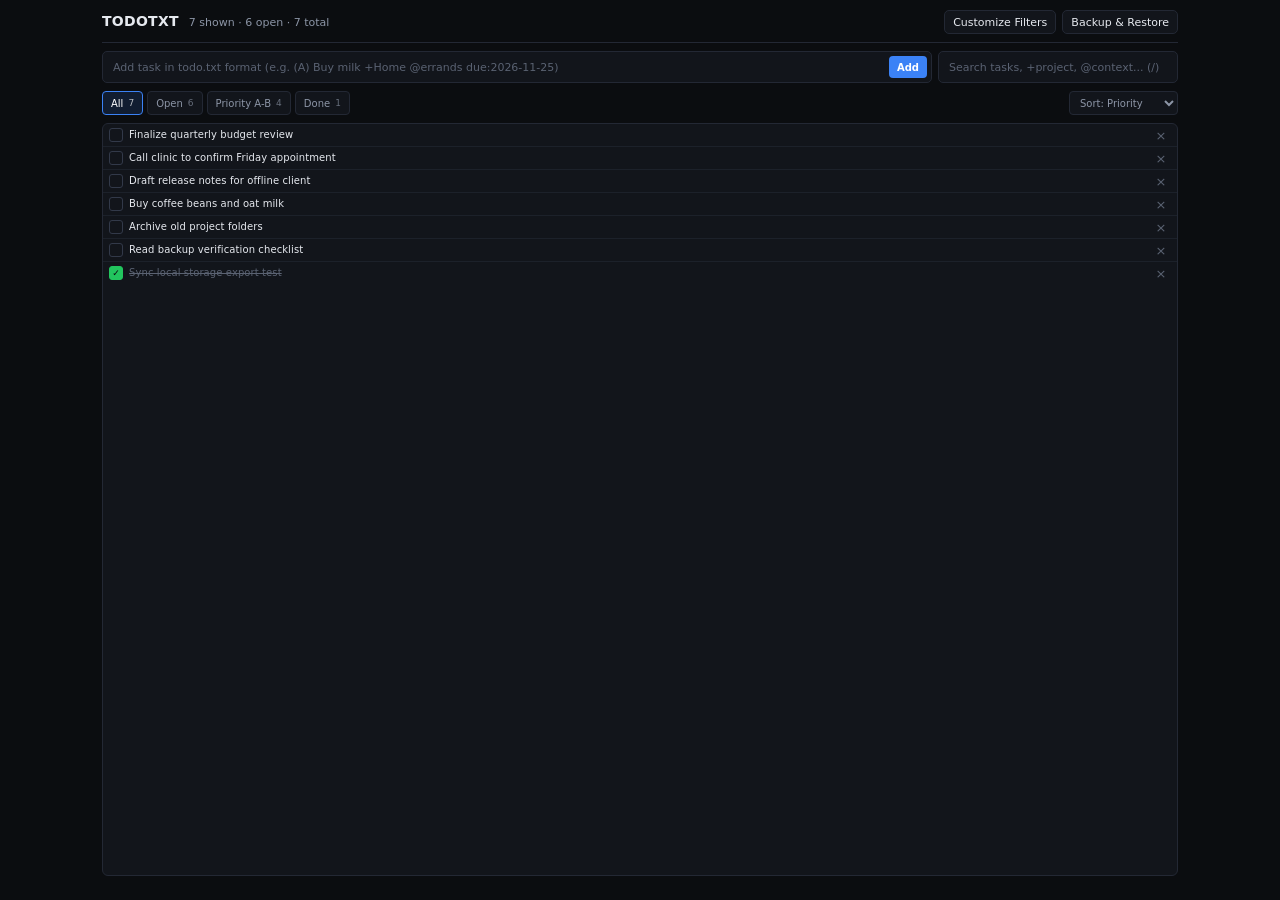
==== public/TODOTXT.html @ 0ae3244d "feat: initialize TODOTXT application Setup initial project structure, including React, TypeScript, T" ====
<!DOCTYPE html>
<html lang="en">
<head>
  <meta charset="UTF-8" />
  <meta name="viewport" content="width=device-width, initial-scale=1.0, maximum-scale=5.0" />
  <title>TODOTXT — Compact Offline Task Manager</title>
  <style>
    :root {
      --bg-canvas: #0b0d10;
      --bg-surface: #12151b;
      --bg-elevated: #181c24;
      --bg-hover: #1d222c;
      --border-subtle: #232834;
      --border-strong: #323949;
      --text-primary: #e6e9ef;
      --text-secondary: #8c95a6;
      --text-muted: #5a6272;
      --accent: #3b82f6;
      --accent-hover: #2563eb;
      --accent-soft: rgba(59, 130, 246, 0.14);
      --danger: #ef4444;
      --danger-soft: rgba(239, 68, 68, 0.14);
      --success: #22c55e;
      --amber: #f59e0b;
      --violet: #a855f7;
      --rose: #f43f5e;
      --sky: #0ea5e9;
      --font-sans: ui-sans-serif, system-ui, -apple-system, BlinkMacSystemFont, "Segoe UI", Roboto, "Helvetica Neue", Arial, sans-serif;
      --font-mono: ui-monospace, SFMono-Regular, Menlo, Monaco, Consolas, "Liberation Mono", "Courier New", monospace;
    }

    *, *::before, *::after {
      box-sizing: border-box;
      margin: 0;
      padding: 0;
    }

    html, body {
      height: 100%;
      background-color: var(--bg-canvas);
      color: var(--text-primary);
      font-family: var(--font-sans);
      -webkit-font-smoothing: antialiased;
      -moz-osx-font-smoothing: grayscale;
      line-height: 1.4;
    }

    button, input, textarea, select {
      font-family: inherit;
      color: inherit;
    }

    button {
      cursor: pointer;
      background: none;
      border: none;
    }

    button:focus-visible,
    input:focus-visible,
    textarea:focus-visible,
    select:focus-visible {
      outline: 2px solid var(--accent);
      outline-offset: 1px;
    }

    .app-shell {
      max-width: 1100px;
      margin: 0 auto;
      min-height: 100%;
      display: flex;
      flex-direction: column;
      padding: 10px 12px 24px;
      gap: 8px;
    }

    /* Top Header */
    .topbar {
      display: flex;
      align-items: center;
      justify-content: space-between;
      gap: 12px;
      padding-bottom: 8px;
      border-bottom: 1px solid var(--border-subtle);
      flex-wrap: wrap;
    }

    .brand-group {
      display: flex;
      align-items: baseline;
      gap: 10px;
      min-width: 0;
    }

    .brand-title {
      font-size: 14px;
      font-weight: 700;
      letter-spacing: 0.02em;
      color: var(--text-primary);
      white-space: nowrap;
    }

    .task-summary {
      font-size: 11px;
      color: var(--text-secondary);
      font-variant-numeric: tabular-nums;
      white-space: nowrap;
    }

    .topbar-actions {
      display: flex;
      align-items: center;
      gap: 6px;
      flex-shrink: 0;
    }

    .btn {
      display: inline-flex;
      align-items: center;
      justify-content: center;
      gap: 5px;
      height: 28px;
      padding: 0 10px;
      font-size: 11px;
      font-weight: 500;
      border-radius: 5px;
      border: 1px solid var(--border-subtle);
      background-color: var(--bg-surface);
      color: var(--text-primary);
      white-space: nowrap;
      transition: background-color 0.15s ease, border-color 0.15s ease, color 0.15s ease;
    }

    .btn:hover {
      background-color: var(--bg-hover);
      border-color: var(--border-strong);
    }

    .btn-primary {
      background-color: var(--accent);
      border-color: var(--accent);
      color: #ffffff;
    }

    .btn-primary:hover {
      background-color: var(--accent-hover);
      border-color: var(--accent-hover);
    }

    .btn-danger {
      color: #fca5a5;
      border-color: rgba(239, 68, 68, 0.35);
      background-color: rgba(239, 68, 68, 0.08);
    }

    .btn-danger:hover {
      background-color: rgba(239, 68, 68, 0.18);
      border-color: rgba(239, 68, 68, 0.55);
    }

    .btn-sm {
      height: 24px;
      padding: 0 8px;
      font-size: 11px;
    }

    .btn-icon {
      width: 24px;
      height: 24px;
      padding: 0;
    }

    /* Controls Bar: Add + Search */
    .controls-grid {
      display: grid;
      grid-template-columns: 1fr 240px;
      gap: 6px;
    }

    @media (max-width: 680px) {
      .controls-grid {
        grid-template-columns: 1fr;
      }
    }

    .input-wrap {
      position: relative;
      display: flex;
      align-items: center;
      background-color: var(--bg-surface);
      border: 1px solid var(--border-subtle);
      border-radius: 5px;
      transition: border-color 0.15s ease;
    }

    .input-wrap:focus-within {
      border-color: var(--accent);
    }

    .text-input {
      width: 100%;
      height: 30px;
      padding: 0 10px;
      background: transparent;
      border: none;
      font-size: 11px;
      color: var(--text-primary);
      outline: none;
    }

    .text-input::placeholder {
      color: var(--text-muted);
    }

    .input-action-btn {
      height: 22px;
      padding: 0 8px;
      margin-right: 4px;
      border-radius: 4px;
      font-size: 10px;
      font-weight: 600;
      background-color: var(--accent);
      color: #fff;
      white-space: nowrap;
      flex-shrink: 0;
    }

    .input-action-btn:hover {
      background-color: var(--accent-hover);
    }

    .clear-search-btn {
      height: 20px;
      width: 20px;
      margin-right: 4px;
      border-radius: 3px;
      font-size: 12px;
      color: var(--text-secondary);
      display: none;
      align-items: center;
      justify-content: center;
      flex-shrink: 0;
    }

    .clear-search-btn.visible {
      display: inline-flex;
    }

    .clear-search-btn:hover {
      background-color: var(--bg-hover);
      color: var(--text-primary);
    }

    /* Filter Bar */
    .filter-toolbar {
      display: flex;
      align-items: center;
      justify-content: space-between;
      gap: 8px;
      flex-wrap: wrap;
    }

    .filter-buttons-scroll {
      display: flex;
      align-items: center;
      gap: 4px;
      flex-wrap: wrap;
      flex: 1;
      min-width: 0;
    }

    .filter-btn {
      display: inline-flex;
      align-items: center;
      gap: 5px;
      height: 24px;
      padding: 0 8px;
      font-size: 10px;
      font-weight: 500;
      border-radius: 4px;
      border: 1px solid var(--border-subtle);
      background-color: var(--bg-surface);
      color: var(--text-secondary);
      white-space: nowrap;
      transition: all 0.15s ease;
    }

    .filter-btn:hover {
      background-color: var(--bg-hover);
      color: var(--text-primary);
      border-color: var(--border-strong);
    }

    .filter-btn.active {
      background-color: var(--accent-soft);
      border-color: var(--accent);
      color: #ffffff;
    }

    .filter-btn[data-color="amber"].active {
      background-color: rgba(245, 158, 11, 0.16);
      border-color: var(--amber);
    }

    .filter-btn[data-color="emerald"].active {
      background-color: rgba(34, 197, 94, 0.16);
      border-color: var(--success);
    }

    .filter-btn[data-color="rose"].active {
      background-color: rgba(244, 63, 94, 0.16);
      border-color: var(--rose);
    }

    .filter-btn[data-color="violet"].active {
      background-color: rgba(168, 85, 247, 0.16);
      border-color: var(--violet);
    }

    .filter-btn[data-color="sky"].active {
      background-color: rgba(14, 165, 233, 0.16);
      border-color: var(--sky);
    }

    .filter-count {
      font-variant-numeric: tabular-nums;
      opacity: 0.7;
      font-size: 9px;
    }

    .filter-tools {
      display: flex;
      align-items: center;
      gap: 4px;
      flex-shrink: 0;
    }

    .select-compact {
      height: 24px;
      padding: 0 6px;
      font-size: 10px;
      background-color: var(--bg-surface);
      border: 1px solid var(--border-subtle);
      border-radius: 4px;
      color: var(--text-secondary);
      cursor: pointer;
    }

    /* Ultra-Compact Task List (10px font-size) */
    .task-list-container {
      background-color: var(--bg-surface);
      border: 1px solid var(--border-subtle);
      border-radius: 6px;
      overflow: hidden;
      flex: 1;
    }

    .task-list {
      list-style: none;
    }

    .task-row {
      display: flex;
      align-items: center;
      gap: 6px;
      padding: 2px 6px;
      min-height: 22px;
      border-bottom: 1px solid rgba(35, 40, 52, 0.65);
      transition: background-color 0.1s ease;
    }

    .task-row:last-child {
      border-bottom: none;
    }

    .task-row:hover {
      background-color: var(--bg-hover);
    }

    .task-check-btn {
      width: 14px;
      height: 14px;
      border-radius: 3px;
      border: 1px solid var(--border-strong);
      background-color: transparent;
      display: inline-flex;
      align-items: center;
      justify-content: center;
      flex-shrink: 0;
      color: transparent;
      font-size: 9px;
      line-height: 1;
      transition: all 0.12s ease;
    }

    .task-check-btn:hover {
      border-color: var(--accent);
    }

    .task-row.completed .task-check-btn {
      background-color: var(--success);
      border-color: var(--success);
      color: #0b0d10;
      font-weight: 700;
    }

    .task-content {
      flex: 1;
      min-width: 0;
      font-size: 10px;
      line-height: 1.35;
      letter-spacing: 0.01em;
      color: var(--text-primary);
      cursor: text;
      word-break: break-word;
      padding: 2px 0;
      text-align: left;
    }

    .task-row.completed .task-content {
      color: var(--text-muted);
      text-decoration: line-through;
    }

    .task-edit-input {
      flex: 1;
      min-width: 0;
      height: 20px;
      padding: 0 5px;
      font-size: 10px;
      font-family: var(--font-mono);
      background-color: var(--bg-canvas);
      border: 1px solid var(--accent);
      border-radius: 3px;
      color: var(--text-primary);
      outline: none;
    }

    .task-remove-btn {
      width: 20px;
      height: 18px;
      border-radius: 3px;
      display: inline-flex;
      align-items: center;
      justify-content: center;
      color: var(--text-muted);
      font-size: 13px;
      line-height: 1;
      flex-shrink: 0;
      transition: background-color 0.12s ease, color 0.12s ease;
    }

    .task-remove-btn:hover {
      background-color: var(--danger-soft);
      color: #fca5a5;
    }

    /* Touch friendliness on coarse pointers while maintaining compact 10px text */
    @media (pointer: coarse) {
      .task-row {
        min-height: 28px;
        padding: 3px 6px;
      }
      .task-check-btn {
        width: 18px;
        height: 18px;
      }
      .task-remove-btn {
        width: 26px;
        height: 24px;
        font-size: 15px;
      }
    }

    .empty-state {
      padding: 28px 16px;
      text-align: center;
      color: var(--text-secondary);
      font-size: 11px;
    }

    .empty-state p {
      margin-bottom: 10px;
    }

    /* Modals */
    .modal-backdrop {
      position: fixed;
      inset: 0;
      background-color: rgba(5, 7, 10, 0.76);
      display: none;
      align-items: center;
      justify-content: center;
      padding: 16px;
      z-index: 50;
    }

    .modal-backdrop.open {
      display: flex;
    }

    .modal {
      width: 100%;
      max-width: 520px;
      max-height: 88vh;
      overflow-y: auto;
      background-color: var(--bg-surface);
      border: 1px solid var(--border-strong);
      border-radius: 8px;
      padding: 16px;
      display: flex;
      flex-direction: column;
      gap: 14px;
    }

    .modal-header {
      display: flex;
      align-items: center;
      justify-content: space-between;
      gap: 12px;
      padding-bottom: 10px;
      border-bottom: 1px solid var(--border-subtle);
    }

    .modal-title {
      font-size: 13px;
      font-weight: 600;
    }

    .modal-section {
      display: flex;
      flex-direction: column;
      gap: 8px;
    }

    .modal-label {
      font-size: 11px;
      font-weight: 500;
      color: var(--text-secondary);
    }

    .modal-help {
      font-size: 10px;
      color: var(--text-muted);
      line-height: 1.4;
    }

    .form-row {
      display: grid;
      grid-template-columns: 1fr 1fr;
      gap: 8px;
    }

    @media (max-width: 500px) {
      .form-row {
        grid-template-columns: 1fr;
      }
    }

    .field-input, .field-select, .field-textarea {
      width: 100%;
      background-color: var(--bg-canvas);
      border: 1px solid var(--border-subtle);
      border-radius: 5px;
      padding: 6px 8px;
      font-size: 11px;
      color: var(--text-primary);
    }

    .field-textarea {
      min-height: 96px;
      font-family: var(--font-mono);
      font-size: 10px;
      resize: vertical;
    }

    .custom-filter-list {
      display: flex;
      flex-direction: column;
      gap: 5px;
    }

    .custom-filter-item {
      display: flex;
      align-items: center;
      justify-content: space-between;
      gap: 8px;
      padding: 6px 8px;
      background-color: var(--bg-canvas);
      border: 1px solid var(--border-subtle);
      border-radius: 5px;
    }

    .custom-filter-meta {
      min-width: 0;
      flex: 1;
    }

    .custom-filter-name {
      font-size: 11px;
      font-weight: 600;
      color: var(--text-primary);
      display: flex;
      align-items: center;
      gap: 6px;
    }

    .custom-filter-query {
      font-size: 10px;
      font-family: var(--font-mono);
      color: var(--text-muted);
      overflow: hidden;
      text-overflow: ellipsis;
      white-space: nowrap;
    }

    .custom-filter-actions {
      display: flex;
      align-items: center;
      gap: 4px;
      flex-shrink: 0;
    }

    .backup-actions-grid {
      display: grid;
      grid-template-columns: repeat(3, 1fr);
      gap: 6px;
    }

    @media (max-width: 480px) {
      .backup-actions-grid {
        grid-template-columns: 1fr;
      }
    }

    .divider {
      height: 1px;
      background-color: var(--border-subtle);
    }

    /* Toast Notification */
    .toast {
      position: fixed;
      bottom: 14px;
      right: 14px;
      background-color: var(--bg-elevated);
      border: 1px solid var(--border-strong);
      border-radius: 6px;
      padding: 7px 10px;
      font-size: 11px;
      color: var(--text-primary);
      display: none;
      align-items: center;
      gap: 10px;
      z-index: 100;
      box-shadow: 0 8px 24px rgba(0, 0, 0, 0.45);
    }

    .toast.visible {
      display: flex;
    }

    .toast-undo {
      color: var(--accent);
      font-weight: 600;
      font-size: 11px;
    }

    .toast-undo:hover {
      text-decoration: underline;
    }

    .hidden-file-input {
      display: none;
    }
  </style>
</head>
<body>
  <div class="app-shell">
    <!-- Top Bar -->
    <header class="topbar">
      <div class="brand-group">
        <h1 class="brand-title">TODOTXT</h1>
        <span class="task-summary" id="taskSummary">0 tasks</span>
      </div>
      <div class="topbar-actions">
        <button type="button" class="btn btn-sm" id="openFiltersBtn" title="Customize filter buttons">Customize Filters</button>
        <button type="button" class="btn btn-sm" id="openBackupBtn" title="Export or restore local backup">Backup &amp; Restore</button>
      </div>
    </header>

    <!-- Add & Search Inputs -->
    <div class="controls-grid">
      <form class="input-wrap" id="addForm">
        <input
          type="text"
          id="addInput"
          class="text-input"
          placeholder="Add task in todo.txt format (e.g. (A) Buy milk +Home @errands due:2026-11-25)"
          autocomplete="off"
          aria-label="New task in todo.txt format"
        />
        <button type="submit" class="input-action-btn">Add</button>
      </form>

      <div class="input-wrap">
        <input
          type="text"
          id="searchInput"
          class="text-input"
          placeholder="Search tasks, +project, @context... (/)"
          autocomplete="off"
          aria-label="Search tasks"
        />
        <button type="button" id="clearSearchBtn" class="clear-search-btn" aria-label="Clear search">&times;</button>
      </div>
    </div>

    <!-- Filter Buttons & Sort -->
    <div class="filter-toolbar">
      <div class="filter-buttons-scroll" id="filterButtonsContainer" role="tablist" aria-label="Task filters"></div>
      <div class="filter-tools">
        <select id="sortSelect" class="select-compact" aria-label="Sort tasks">
          <option value="priority">Sort: Priority</option>
          <option value="added">Sort: Order</option>
          <option value="alpha">Sort: A-Z</option>
          <option value="due">Sort: Due Date</option>
        </select>
      </div>
    </div>

    <!-- Compact Task List (10px font-size, content-only) -->
    <main class="task-list-container">
      <ul class="task-list" id="taskList" aria-label="Tasks"></ul>
      <div class="empty-state" id="emptyState" style="display: none;">
        <p id="emptyMessage">No tasks match the current view.</p>
        <button type="button" class="btn btn-sm" id="resetFilterBtn">Show All Tasks</button>
      </div>
    </main>
  </div>

  <!-- Customize Filters Modal -->
  <div class="modal-backdrop" id="filtersModal" role="dialog" aria-modal="true" aria-labelledby="filtersModalTitle">
    <div class="modal">
      <div class="modal-header">
        <h2 class="modal-title" id="filtersModalTitle">Customize Filter Buttons</h2>
        <button type="button" class="btn btn-sm btn-icon" id="closeFiltersBtn" aria-label="Close">&times;</button>
      </div>

      <form class="modal-section" id="newFilterForm">
        <div class="modal-label" id="filterFormHeading">Add Custom Filter Button</div>
        <div class="form-row">
          <input type="text" id="filterLabelInput" class="field-input" placeholder="Button label (e.g. Work)" maxlength="24" required />
          <input type="text" id="filterQueryInput" class="field-input" placeholder="Rule (e.g. +Work is:open)" required />
        </div>
        <div class="form-row">
          <select id="filterColorSelect" class="field-select" aria-label="Button accent color">
            <option value="blue">Accent: Blue</option>
            <option value="amber">Accent: Amber</option>
            <option value="emerald">Accent: Green</option>
            <option value="rose">Accent: Rose</option>
            <option value="violet">Accent: Violet</option>
            <option value="sky">Accent: Sky</option>
          </select>
          <div style="display:flex; gap:6px; justify-content:flex-end;">
            <button type="button" class="btn btn-sm" id="cancelFilterEditBtn" style="display:none;">Cancel</button>
            <button type="submit" class="btn btn-sm btn-primary" id="saveFilterBtn">Add Button</button>
          </div>
        </div>
        <p class="modal-help">
          Query syntax: combine tokens with spaces (AND) or <code>OR</code>. Supports <code>+project</code>, <code>@context</code>, <code>(A)</code> or <code>(A-B)</code>, <code>is:open</code>, <code>is:done</code>, <code>due:today</code>, <code>due:overdue</code>, negation with <code>-</code> (e.g. <code>-@waiting</code>), or plain text.
        </p>
      </form>

      <div class="divider"></div>

      <div class="modal-section">
        <div style="display:flex; align-items:center; justify-content:space-between;">
          <span class="modal-label">Active Filter Buttons</span>
          <button type="button" class="btn btn-sm" id="resetDefaultFiltersBtn">Reset Defaults</button>
        </div>
        <div class="custom-filter-list" id="customFilterList"></div>
      </div>
    </div>
  </div>

  <!-- Backup & Restore Modal -->
  <div class="modal-backdrop" id="backupModal" role="dialog" aria-modal="true" aria-labelledby="backupModalTitle">
    <div class="modal">
      <div class="modal-header">
        <h2 class="modal-title" id="backupModalTitle">Local Backup &amp; Restore</h2>
        <button type="button" class="btn btn-sm btn-icon" id="closeBackupBtn" aria-label="Close">&times;</button>
      </div>

      <div class="modal-section">
        <div class="modal-label">Export Data</div>
        <div class="backup-actions-grid">
          <button type="button" class="btn btn-sm" id="exportTxtBtn">Export todo.txt</button>
          <button type="button" class="btn btn-sm" id="exportJsonBtn">Export Full JSON</button>
          <button type="button" class="btn btn-sm" id="copyRawBtn">Copy todo.txt</button>
        </div>
        <p class="modal-help">
          <code>todo.txt</code> exports standard plain-text lines compatible with any todo.txt app. Full JSON includes tasks and custom filter buttons.
        </p>
      </div>

      <div class="divider"></div>

      <div class="modal-section">
        <div class="modal-label">Restore / Import</div>
        <div style="display:flex; gap:6px; flex-wrap:wrap;">
          <button type="button" class="btn btn-sm" id="pickFileBtn">Import .txt or .json File</button>
          <input type="file" id="importFileInput" class="hidden-file-input" accept=".txt,.json,text/plain,application/json" />
          <select id="importModeSelect" class="select-compact" aria-label="Import mode">
            <option value="merge">Mode: Merge unique</option>
            <option value="replace">Mode: Replace all</option>
          </select>
        </div>
        <textarea id="pasteImportTextarea" class="field-textarea" placeholder="Or paste raw todo.txt lines here (one task per line)..."></textarea>
        <div style="display:flex; justify-content:space-between; align-items:center; gap:8px;">
          <button type="button" class="btn btn-sm btn-danger" id="clearCompletedBtn">Purge Completed</button>
          <button type="button" class="btn btn-sm btn-primary" id="applyPasteImportBtn">Import Pasted Lines</button>
        </div>
      </div>
    </div>
  </div>

  <!-- Undo Toast -->
  <div class="toast" id="toast" role="status" aria-live="polite">
    <span id="toastMessage"></span>
    <button type="button" class="toast-undo" id="toastUndoBtn" style="display:none;">Undo</button>
  </div>

  <script>
    (function () {
      'use strict';

      var STORAGE_KEYS = {
        TASKS: 'todotxt_offline_tasks_v1',
        FILTERS: 'todotxt_offline_filters_v1',
        SETTINGS: 'todotxt_offline_settings_v1',
        INIT: 'todotxt_offline_init_v1'
      };

      var DEFAULT_FILTERS = [
        { id: 'f_all', label: 'All', query: '', color: 'blue', visible: true },
        { id: 'f_open', label: 'Open', query: 'is:open', color: 'sky', visible: true },
        { id: 'f_high', label: 'Priority A-B', query: '(A-B) is:open', color: 'amber', visible: true },
        { id: 'f_done', label: 'Done', query: 'is:done', color: 'emerald', visible: true }
      ];

      var SAMPLE_TASKS = [
        '(A) 2026-11-22 Finalize quarterly budget review +Finance @office due:2026-11-24',
        '(A) 2026-11-22 Call clinic to confirm Friday appointment +Health @phone',
        '(B) 2026-11-21 Draft release notes for offline client +Work @laptop',
        '(B) 2026-11-20 Buy coffee beans and oat milk +Home @errands',
        '(C) 2026-11-19 Archive old project folders +Maintenance @computer',
        '2026-11-18 Read backup verification checklist +Ops @reading',
        'x 2026-11-22 2026-11-17 Sync local storage export test +Work @laptop'
      ];

      var state = {
        tasks: [],
        filters: [],
        activeFilterId: 'f_all',
        searchQuery: '',
        sortBy: 'priority',
        editingTaskId: null,
        editingFilterId: null,
        undoSnapshot: null
      };

      var toastTimer = null;

      function todayISO() {
        var d = new Date();
        var y = d.getFullYear();
        var m = String(d.getMonth() + 1).padStart(2, '0');
        var day = String(d.getDate()).padStart(2, '0');
        return y + '-' + m + '-' + day;
      }

      function uid() {
        return 't_' + Date.now().toString(36) + '_' + Math.random().toString(36).slice(2, 7);
      }

      function parseTodoLine(raw) {
        var text = String(raw || '').trim();
        var remaining = text;
        var completed = false;
        var completionDate = null;
        var priority = null;
        var creationDate = null;

        if (/^x(\s|$)/.test(remaining)) {
          completed = true;
          remaining = remaining.slice(1).trim();
          var compDateMatch = remaining.match(/^(\d{4}-\d{2}-\d{2})(?:\s+|$)/);
          if (compDateMatch) {
            completionDate = compDateMatch[1];
            remaining = remaining.slice(compDateMatch[0].length).trim();
          }
        }

        var priMatch = remaining.match(/^\(([A-Z])\)\s+/);
        if (priMatch) {
          priority = priMatch[1];
          remaining = remaining.slice(priMatch[0].length).trim();
        }

        var createMatch = remaining.match(/^(\d{4}-\d{2}-\d{2})(?:\s+|$)/);
        if (createMatch) {
          creationDate = createMatch[1];
          remaining = remaining.slice(createMatch[0].length).trim();
        }

        // Extract projects (+tag), contexts (@tag), and key:value metadata
        var projects = [];
        var contexts = [];
        var meta = {};
        var contentParts = [];
        var tokens = remaining ? remaining.split(/\s+/) : [];

        for (var i = 0; i < tokens.length; i++) {
          var tok = tokens[i];
          if (/^\+\S+/.test(tok)) {
            projects.push(tok.slice(1));
          } else if (/^@\S+/.test(tok)) {
            contexts.push(tok.slice(1));
          } else if (/^[a-zA-Z][a-zA-Z0-9_-]*:[^\s]+$/.test(tok) && !/^https?:\/\//i.test(tok)) {
            var colonIdx = tok.indexOf(':');
            var k = tok.slice(0, colonIdx).toLowerCase();
            var v = tok.slice(colonIdx + 1);
            meta[k] = v;
          } else {
            contentParts.push(tok);
          }
        }

        var content = contentParts.join(' ').trim();
        if (!content) {
          content = remaining || text;
        }

        return {
          raw: text,
          completed: completed,
          completionDate: completionDate,
          priority: priority,
          creationDate: creationDate,
          projects: projects,
          contexts: contexts,
          meta: meta,
          due: meta.due || null,
          content: content
        };
      }

      function toggleRawCompletion(raw) {
        var trimmed = String(raw || '').trim();
        var today = todayISO();
        if (/^x(\s|$)/.test(trimmed)) {
          var rest = trimmed.slice(1).trim();
          rest = rest.replace(/^\d{4}-\d{2}-\d{2}\s*/, '').trim();
          return rest;
        } else {
          return 'x ' + today + ' ' + trimmed;
        }
      }

      function matchesSingleTerm(parsed, term) {
        if (!term) return true;
        var negate = false;
        if (term.charAt(0) === '-' && term.length > 1) {
          negate = true;
          term = term.slice(1);
        }

        var lower = term.toLowerCase();
        var result = false;

        if (lower === 'is:open' || lower === 'is:active') {
          result = !parsed.completed;
        } else if (lower === 'is:done' || lower === 'is:completed') {
          result = parsed.completed;
        } else if (/^\(([A-Z])\)$/i.test(term)) {
          var targetP = term.slice(1, 2).toUpperCase();
          result = parsed.priority === targetP;
        } else if (/^\(([A-Z])-([A-Z])\)$/i.test(term)) {
          var m = term.match(/^\(([A-Z])-([A-Z])\)$/i);
          var startC = m[1].toUpperCase().charCodeAt(0);
          var endC = m[2].toUpperCase().charCodeAt(0);
          var pCode = parsed.priority ? parsed.priority.charCodeAt(0) : -1;
          result = pCode >= Math.min(startC, endC) && pCode <= Math.max(startC, endC);
        } else if (lower.indexOf('priority:') === 0) {
          var pVal = lower.slice(9).toUpperCase();
          result = parsed.priority === pVal;
        } else if (lower === 'due:today') {
          result = parsed.due === todayISO();
        } else if (lower === 'due:overdue') {
          result = Boolean(parsed.due && !parsed.completed && parsed.due < todayISO());
        } else if (lower === 'has:due') {
          result = Boolean(parsed.due);
        } else if (term.charAt(0) === '+') {
          var proj = term.slice(1).toLowerCase();
          result = parsed.projects.some(function (p) { return p.toLowerCase() === proj || p.toLowerCase().indexOf(proj) !== -1; });
        } else if (term.charAt(0) === '@') {
          var ctx = term.slice(1).toLowerCase();
          result = parsed.contexts.some(function (c) { return c.toLowerCase() === ctx || c.toLowerCase().indexOf(ctx) !== -1; });
        } else {
          result = parsed.raw.toLowerCase().indexOf(lower) !== -1;
        }

        return negate ? !result : result;
      }

      function matchesQuery(parsed, query) {
        var q = String(query || '').trim();
        if (!q) return true;
        var orGroups = q.split(/\s+OR\s+/);
        for (var i = 0; i < orGroups.length; i++) {
          var terms = orGroups[i].trim().split(/\s+/);
          var allMatch = true;
          for (var j = 0; j < terms.length; j++) {
            if (!matchesSingleTerm(parsed, terms[j])) {
              allMatch = false;
              break;
            }
          }
          if (allMatch) return true;
        }
        return false;
      }

      function saveState() {
        try {
          localStorage.setItem(STORAGE_KEYS.TASKS, JSON.stringify(state.tasks));
          localStorage.setItem(STORAGE_KEYS.FILTERS, JSON.stringify(state.filters));
          localStorage.setItem(STORAGE_KEYS.SETTINGS, JSON.stringify({
            activeFilterId: state.activeFilterId,
            sortBy: state.sortBy
          }));
          localStorage.setItem(STORAGE_KEYS.INIT, '1');
        } catch (err) {
          showToast('Storage warning: could not persist locally.');
        }
      }

      function loadState() {
        try {
          var isInit = localStorage.getItem(STORAGE_KEYS.INIT);
          var rawTasks = localStorage.getItem(STORAGE_KEYS.TASKS);
          var rawFilters = localStorage.getItem(STORAGE_KEYS.FILTERS);
          var rawSettings = localStorage.getItem(STORAGE_KEYS.SETTINGS);

          if (!isInit && !rawTasks) {
            state.tasks = SAMPLE_TASKS.map(function (line) {
              return { id: uid(), raw: line };
            });
            state.filters = DEFAULT_FILTERS.map(function (f) { return Object.assign({}, f); });
            saveState();
            return;
          }

          if (rawTasks) {
            var parsedTasks = JSON.parse(rawTasks);
            if (Array.isArray(parsedTasks)) {
              state.tasks = parsedTasks.filter(function (t) { return t && typeof t.raw === 'string'; });
            }
          }

          if (rawFilters) {
            var parsedFilters = JSON.parse(rawFilters);
            if (Array.isArray(parsedFilters) && parsedFilters.length > 0) {
              state.filters = parsedFilters;
            } else {
              state.filters = DEFAULT_FILTERS.map(function (f) { return Object.assign({}, f); });
            }
          } else {
            state.filters = DEFAULT_FILTERS.map(function (f) { return Object.assign({}, f); });
          }

          if (rawSettings) {
            var s = JSON.parse(rawSettings);
            if (s.activeFilterId) state.activeFilterId = s.activeFilterId;
            if (s.sortBy) state.sortBy = s.sortBy;
          }
        } catch (err) {
          state.tasks = [];
          state.filters = DEFAULT_FILTERS.map(function (f) { return Object.assign({}, f); });
        }
      }

      function getFilteredAndSortedTasks() {
        var activeFilter = state.filters.find(function (f) { return f.id === state.activeFilterId; });
        var filterQuery = activeFilter ? activeFilter.query : '';
        var search = state.searchQuery.trim().toLowerCase();

        var enriched = [];
        for (var i = 0; i < state.tasks.length; i++) {
          var task = state.tasks[i];
          var parsed = parseTodoLine(task.raw);
          if (!matchesQuery(parsed, filterQuery)) continue;
          if (search && parsed.raw.toLowerCase().indexOf(search) === -1) continue;
          enriched.push({ task: task, parsed: parsed, index: i });
        }

        enriched.sort(function (a, b) {
          if (state.sortBy === 'priority') {
            if (a.parsed.completed !== b.parsed.completed) {
              return a.parsed.completed ? 1 : -1;
            }
            var pa = a.parsed.priority || 'ZZ';
            var pb = b.parsed.priority || 'ZZ';
            if (pa !== pb) return pa < pb ? -1 : 1;
            return a.index - b.index;
          }
          if (state.sortBy === 'alpha') {
            return a.parsed.content.localeCompare(b.parsed.content);
          }
          if (state.sortBy === 'due') {
            if (a.parsed.completed !== b.parsed.completed) {
              return a.parsed.completed ? 1 : -1;
            }
            var da = a.parsed.due || '9999-99-99';
            var db = b.parsed.due || '9999-99-99';
            if (da !== db) return da < db ? -1 : 1;
            return a.index - b.index;
          }
          return a.index - b.index;
        });

        return enriched;
      }

      function countForFilter(query) {
        var count = 0;
        for (var i = 0; i < state.tasks.length; i++) {
          var parsed = parseTodoLine(state.tasks[i].raw);
          if (matchesQuery(parsed, query)) count++;
        }
        return count;
      }

      function renderFilterButtons() {
        var container = document.getElementById('filterButtonsContainer');
        container.innerHTML = '';

        var visibleFilters = state.filters.filter(function (f) { return f.visible !== false; });
        if (!visibleFilters.some(function (f) { return f.id === state.activeFilterId; }) && visibleFilters.length > 0) {
          state.activeFilterId = visibleFilters[0].id;
        }

        visibleFilters.forEach(function (f) {
          var btn = document.createElement('button');
          btn.type = 'button';
          btn.className = 'filter-btn' + (f.id === state.activeFilterId ? ' active' : '');
          btn.setAttribute('role', 'tab');
          btn.setAttribute('aria-selected', f.id === state.activeFilterId ? 'true' : 'false');
          btn.dataset.color = f.color || 'blue';
          btn.title = f.query ? 'Rule: ' + f.query : 'Show all tasks';

          var labelSpan = document.createElement('span');
          labelSpan.textContent = f.label;

          var countSpan = document.createElement('span');
          countSpan.className = 'filter-count';
          countSpan.textContent = String(countForFilter(f.query));

          btn.appendChild(labelSpan);
          btn.appendChild(countSpan);

          btn.addEventListener('click', function () {
            state.activeFilterId = f.id;
            saveState();
            render();
          });

          container.appendChild(btn);
        });
      }

      function renderTasks() {
        var listEl = document.getElementById('taskList');
        var emptyEl = document.getElementById('emptyState');
        var summaryEl = document.getElementById('taskSummary');

        var total = state.tasks.length;
        var openCount = state.tasks.filter(function (t) { return !parseTodoLine(t.raw).completed; }).length;
        var items = getFilteredAndSortedTasks();

        summaryEl.textContent = items.length + ' shown · ' + openCount + ' open · ' + total + ' total';
        listEl.innerHTML = '';

        if (items.length === 0) {
          emptyEl.style.display = 'block';
          document.getElementById('emptyMessage').textContent = total === 0
            ? 'No tasks yet. Add one above in todo.txt format.'
            : 'No tasks match this filter or search.';
          return;
        }

        emptyEl.style.display = 'none';

        items.forEach(function (entry) {
          var task = entry.task;
          var parsed = entry.parsed;

          var li = document.createElement('li');
          li.className = 'task-row' + (parsed.completed ? ' completed' : '');

          var checkBtn = document.createElement('button');
          checkBtn.type = 'button';
          checkBtn.className = 'task-check-btn';
          checkBtn.setAttribute('aria-label', parsed.completed ? 'Mark incomplete' : 'Mark complete');
          checkBtn.innerHTML = parsed.completed ? '&#10003;' : '';
          checkBtn.addEventListener('click', function () {
            task.raw = toggleRawCompletion(task.raw);
            saveState();
            render();
          });

          li.appendChild(checkBtn);

          if (state.editingTaskId === task.id) {
            var editInput = document.createElement('input');
            editInput.type = 'text';
            editInput.className = 'task-edit-input';
            editInput.value = task.raw;
            editInput.setAttribute('aria-label', 'Edit raw todo.txt line');

            var committed = false;
            function commitEdit() {
              if (committed) return;
              committed = true;
              var val = editInput.value.trim();
              if (val) {
                task.raw = val;
                saveState();
              }
              state.editingTaskId = null;
              render();
            }

            editInput.addEventListener('keydown', function (e) {
              if (e.key === 'Enter') {
                e.preventDefault();
                commitEdit();
              } else if (e.key === 'Escape') {
                committed = true;
                state.editingTaskId = null;
                render();
              }
            });

            editInput.addEventListener('blur', commitEdit);
            li.appendChild(editInput);

            setTimeout(function () {
              editInput.focus();
              editInput.setSelectionRange(editInput.value.length, editInput.value.length);
            }, 0);
          } else {
            var contentBtn = document.createElement('button');
            contentBtn.type = 'button';
            contentBtn.className = 'task-content';
            contentBtn.textContent = parsed.content;
            contentBtn.title = 'Click to edit task';
            contentBtn.addEventListener('click', function () {
              state.editingTaskId = task.id;
              renderTasks();
            });
            li.appendChild(contentBtn);
          }

          var removeBtn = document.createElement('button');
          removeBtn.type = 'button';
          removeBtn.className = 'task-remove-btn';
          removeBtn.setAttribute('aria-label', 'Remove task');
          removeBtn.innerHTML = '&times;';
          removeBtn.addEventListener('click', function () {
            removeTaskSingleTap(task.id);
          });

          li.appendChild(removeBtn);
          listEl.appendChild(li);
        });
      }

      function removeTaskSingleTap(taskId) {
        var idx = state.tasks.findIndex(function (t) { return t.id === taskId; });
        if (idx === -1) return;
        state.undoSnapshot = state.tasks.slice();
        state.tasks.splice(idx, 1);
        if (state.editingTaskId === taskId) state.editingTaskId = null;
        saveState();
        render();
        showToast('Task removed', true);
      }

      function showToast(msg, allowUndo) {
        var toast = document.getElementById('toast');
        var toastMsg = document.getElementById('toastMessage');
        var undoBtn = document.getElementById('toastUndoBtn');

        toastMsg.textContent = msg;
        undoBtn.style.display = allowUndo ? 'inline' : 'none';
        toast.classList.add('visible');

        if (toastTimer) clearTimeout(toastTimer);
        toastTimer = setTimeout(function () {
          toast.classList.remove('visible');
          state.undoSnapshot = null;
        }, 4000);
      }

      function renderCustomFilterModalList() {
        var container = document.getElementById('customFilterList');
        container.innerHTML = '';

        state.filters.forEach(function (f, index) {
          var row = document.createElement('div');
          row.className = 'custom-filter-item';

          var meta = document.createElement('div');
          meta.className = 'custom-filter-meta';

          var name = document.createElement('div');
          name.className = 'custom-filter-name';
          name.textContent = f.label + (f.visible === false ? ' (Hidden)' : '');

          var query = document.createElement('div');
          query.className = 'custom-filter-query';
          query.textContent = f.query || '(shows all tasks)';

          meta.appendChild(name);
          meta.appendChild(query);

          var actions = document.createElement('div');
          actions.className = 'custom-filter-actions';

          var upBtn = document.createElement('button');
          upBtn.type = 'button';
          upBtn.className = 'btn btn-sm btn-icon';
          upBtn.textContent = '↑';
          upBtn.title = 'Move up';
          upBtn.disabled = index === 0;
          upBtn.addEventListener('click', function () {
            if (index > 0) {
              var tmp = state.filters[index - 1];
              state.filters[index - 1] = state.filters[index];
              state.filters[index] = tmp;
              saveState();
              render();
              renderCustomFilterModalList();
            }
          });

          var visBtn = document.createElement('button');
          visBtn.type = 'button';
          visBtn.className = 'btn btn-sm';
          visBtn.textContent = f.visible === false ? 'Show' : 'Hide';
          visBtn.addEventListener('click', function () {
            f.visible = f.visible === false;
            saveState();
            render();
            renderCustomFilterModalList();
          });

          var editBtn = document.createElement('button');
          editBtn.type = 'button';
          editBtn.className = 'btn btn-sm';
          editBtn.textContent = 'Edit';
          editBtn.addEventListener('click', function () {
            state.editingFilterId = f.id;
            document.getElementById('filterLabelInput').value = f.label;
            document.getElementById('filterQueryInput').value = f.query;
            document.getElementById('filterColorSelect').value = f.color || 'blue';
            document.getElementById('filterFormHeading').textContent = 'Edit Filter Button';
            document.getElementById('saveFilterBtn').textContent = 'Update Button';
            document.getElementById('cancelFilterEditBtn').style.display = 'inline-flex';
          });

          var delBtn = document.createElement('button');
          delBtn.type = 'button';
          delBtn.className = 'btn btn-sm btn-danger';
          delBtn.textContent = 'Delete';
          delBtn.disabled = state.filters.length <= 1;
          delBtn.addEventListener('click', function () {
            state.filters = state.filters.filter(function (item) { return item.id !== f.id; });
            if (state.activeFilterId === f.id && state.filters.length > 0) {
              state.activeFilterId = state.filters[0].id;
            }
            saveState();
            render();
            renderCustomFilterModalList();
          });

          actions.appendChild(upBtn);
          actions.appendChild(visBtn);
          actions.appendChild(editBtn);
          actions.appendChild(delBtn);

          row.appendChild(meta);
          row.appendChild(actions);
          container.appendChild(row);
        });
      }

      function resetFilterForm() {
        state.editingFilterId = null;
        document.getElementById('filterLabelInput').value = '';
        document.getElementById('filterQueryInput').value = '';
        document.getElementById('filterColorSelect').value = 'blue';
        document.getElementById('filterFormHeading').textContent = 'Add Custom Filter Button';
        document.getElementById('saveFilterBtn').textContent = 'Add Button';
        document.getElementById('cancelFilterEditBtn').style.display = 'none';
      }

      function downloadFile(filename, content, mimeType) {
        var blob = new Blob([content], { type: mimeType });
        var url = URL.createObjectURL(blob);
        var a = document.createElement('a');
        a.href = url;
        a.download = filename;
        document.body.appendChild(a);
        a.click();
        document.body.removeChild(a);
        URL.revokeObjectURL(url);
      }

      function importLines(lines, mode) {
        var clean = lines
          .map(function (l) { return String(l).trim(); })
          .filter(function (l) { return l.length > 0; });

        if (clean.length === 0) {
          showToast('No valid task lines found.');
          return;
        }

        if (mode === 'replace') {
          state.tasks = clean.map(function (raw) { return { id: uid(), raw: raw }; });
        } else {
          var existingSet = {};
          state.tasks.forEach(function (t) { existingSet[t.raw] = true; });
          clean.forEach(function (raw) {
            if (!existingSet[raw]) {
              state.tasks.push({ id: uid(), raw: raw });
              existingSet[raw] = true;
            }
          });
        }

        saveState();
        render();
        showToast('Imported ' + clean.length + ' task(s).');
      }

      function render() {
        document.getElementById('sortSelect').value = state.sortBy;
        renderFilterButtons();
        renderTasks();
      }

      function bindEvents() {
        document.getElementById('addForm').addEventListener('submit', function (e) {
          e.preventDefault();
          var input = document.getElementById('addInput');
          var raw = input.value.trim();
          if (!raw) return;
          state.tasks.unshift({ id: uid(), raw: raw });
          input.value = '';
          saveState();
          render();
        });

        var searchInput = document.getElementById('searchInput');
        var clearSearchBtn = document.getElementById('clearSearchBtn');

        searchInput.addEventListener('input', function () {
          state.searchQuery = searchInput.value;
          clearSearchBtn.classList.toggle('visible', state.searchQuery.length > 0);
          renderTasks();
        });

        clearSearchBtn.addEventListener('click', function () {
          state.searchQuery = '';
          searchInput.value = '';
          clearSearchBtn.classList.remove('visible');
          renderTasks();
          searchInput.focus();
        });

        document.getElementById('sortSelect').addEventListener('change', function (e) {
          state.sortBy = e.target.value;
          saveState();
          renderTasks();
        });

        document.getElementById('resetFilterBtn').addEventListener('click', function () {
          state.searchQuery = '';
          searchInput.value = '';
          clearSearchBtn.classList.remove('visible');
          if (state.filters.length > 0) {
            state.filters[0].visible = true;
            state.activeFilterId = state.filters[0].id;
          }
          saveState();
          render();
        });

        document.getElementById('toastUndoBtn').addEventListener('click', function () {
          if (state.undoSnapshot) {
            state.tasks = state.undoSnapshot;
            state.undoSnapshot = null;
            saveState();
            render();
            document.getElementById('toast').classList.remove('visible');
          }
        });

        // Filters Modal
        var filtersModal = document.getElementById('filtersModal');
        document.getElementById('openFiltersBtn').addEventListener('click', function () {
          resetFilterForm();
          renderCustomFilterModalList();
          filtersModal.classList.add('open');
        });
        document.getElementById('closeFiltersBtn').addEventListener('click', function () {
          filtersModal.classList.remove('open');
        });
        filtersModal.addEventListener('click', function (e) {
          if (e.target === filtersModal) filtersModal.classList.remove('open');
        });

        document.getElementById('cancelFilterEditBtn').addEventListener('click', resetFilterForm);

        document.getElementById('newFilterForm').addEventListener('submit', function (e) {
          e.preventDefault();
          var label = document.getElementById('filterLabelInput').value.trim();
          var query = document.getElementById('filterQueryInput').value.trim();
          var color = document.getElementById('filterColorSelect').value;
          if (!label) return;

          if (state.editingFilterId) {
            var target = state.filters.find(function (f) { return f.id === state.editingFilterId; });
            if (target) {
              target.label = label;
              target.query = query;
              target.color = color;
            }
          } else {
            state.filters.push({
              id: 'f_' + Date.now().toString(36),
              label: label,
              query: query,
              color: color,
              visible: true
            });
          }

          resetFilterForm();
          saveState();
          render();
          renderCustomFilterModalList();
        });

        document.getElementById('resetDefaultFiltersBtn').addEventListener('click', function () {
          state.filters = DEFAULT_FILTERS.map(function (f) { return Object.assign({}, f); });
          state.activeFilterId = 'f_all';
          resetFilterForm();
          saveState();
          render();
          renderCustomFilterModalList();
        });

        // Backup Modal
        var backupModal = document.getElementById('backupModal');
        document.getElementById('openBackupBtn').addEventListener('click', function () {
          backupModal.classList.add('open');
        });
        document.getElementById('closeBackupBtn').addEventListener('click', function () {
          backupModal.classList.remove('open');
        });
        backupModal.addEventListener('click', function (e) {
          if (e.target === backupModal) backupModal.classList.remove('open');
        });

        document.getElementById('exportTxtBtn').addEventListener('click', function () {
          var content = state.tasks.map(function (t) { return t.raw; }).join('\n');
          downloadFile('todo_' + todayISO() + '.txt', content, 'text/plain;charset=utf-8');
          showToast('Exported todo.txt');
        });

        document.getElementById('exportJsonBtn').addEventListener('click', function () {
          var payload = JSON.stringify({
            version: 1,
            exportedAt: new Date().toISOString(),
            tasks: state.tasks,
            filters: state.filters,
            sortBy: state.sortBy
          }, null, 2);
          downloadFile('todotxt_backup_' + todayISO() + '.json', payload, 'application/json;charset=utf-8');
          showToast('Exported full JSON backup');
        });

        document.getElementById('copyRawBtn').addEventListener('click', function () {
          var content = state.tasks.map(function (t) { return t.raw; }).join('\n');
          if (navigator.clipboard && navigator.clipboard.writeText) {
            navigator.clipboard.writeText(content).then(function () {
              showToast('Copied ' + state.tasks.length + ' lines to clipboard');
            });
          } else {
            document.getElementById('pasteImportTextarea').value = content;
            showToast('Lines placed in text area below');
          }
        });

        document.getElementById('pickFileBtn').addEventListener('click', function () {
          document.getElementById('importFileInput').click();
        });

        document.getElementById('importFileInput').addEventListener('change', function (e) {
          var file = e.target.files[0];
          if (!file) return;
          var reader = new FileReader();
          reader.onload = function (ev) {
            var text = String(ev.target.result || '');
            var mode = document.getElementById('importModeSelect').value;

            if (file.name.toLowerCase().endsWith('.json') || text.trim().startsWith('{')) {
              try {
                var obj = JSON.parse(text);
                if (Array.isArray(obj.tasks)) {
                  var lines = obj.tasks.map(function (t) { return typeof t === 'string' ? t : t.raw; });
                  if (mode === 'replace' && Array.isArray(obj.filters) && obj.filters.length > 0) {
                    state.filters = obj.filters;
                  }
                  importLines(lines, mode);
                  backupModal.classList.remove('open');
                  return;
                }
              } catch (err) {
                // fallback to line import
              }
            }

            importLines(text.split(/\r?\n/), mode);
            backupModal.classList.remove('open');
          };
          reader.readAsText(file);
          e.target.value = '';
        });

        document.getElementById('applyPasteImportBtn').addEventListener('click', function () {
          var textarea = document.getElementById('pasteImportTextarea');
          var text = textarea.value.trim();
          if (!text) return;
          var mode = document.getElementById('importModeSelect').value;
          importLines(text.split(/\r?\n/), mode);
          textarea.value = '';
          backupModal.classList.remove('open');
        });

        document.getElementById('clearCompletedBtn').addEventListener('click', function () {
          var before = state.tasks.length;
          state.undoSnapshot = state.tasks.slice();
          state.tasks = state.tasks.filter(function (t) { return !parseTodoLine(t.raw).completed; });
          var removed = before - state.tasks.length;
          saveState();
          render();
          backupModal.classList.remove('open');
          if (removed > 0) {
            showToast('Purged ' + removed + ' completed task(s)', true);
          } else {
            showToast('No completed tasks to purge');
          }
        });

        // Keyboard shortcuts
        document.addEventListener('keydown', function (e) {
          var tag = (document.activeElement && document.activeElement.tagName) || '';
          var isTyping = tag === 'INPUT' || tag === 'TEXTAREA' || tag === 'SELECT';

          if (e.key === 'Escape') {
            filtersModal.classList.remove('open');
            backupModal.classList.remove('open');
            if (state.editingTaskId) {
              state.editingTaskId = null;
              renderTasks();
            }
            return;
          }

          if (!isTyping && e.key === '/') {
            e.preventDefault();
            searchInput.focus();
          } else if (!isTyping && e.key === 'n') {
            e.preventDefault();
            document.getElementById('addInput').focus();
          }
        });
      }

      loadState();
      bindEvents();
      render();
    })();
  </script>
</body>
</html>
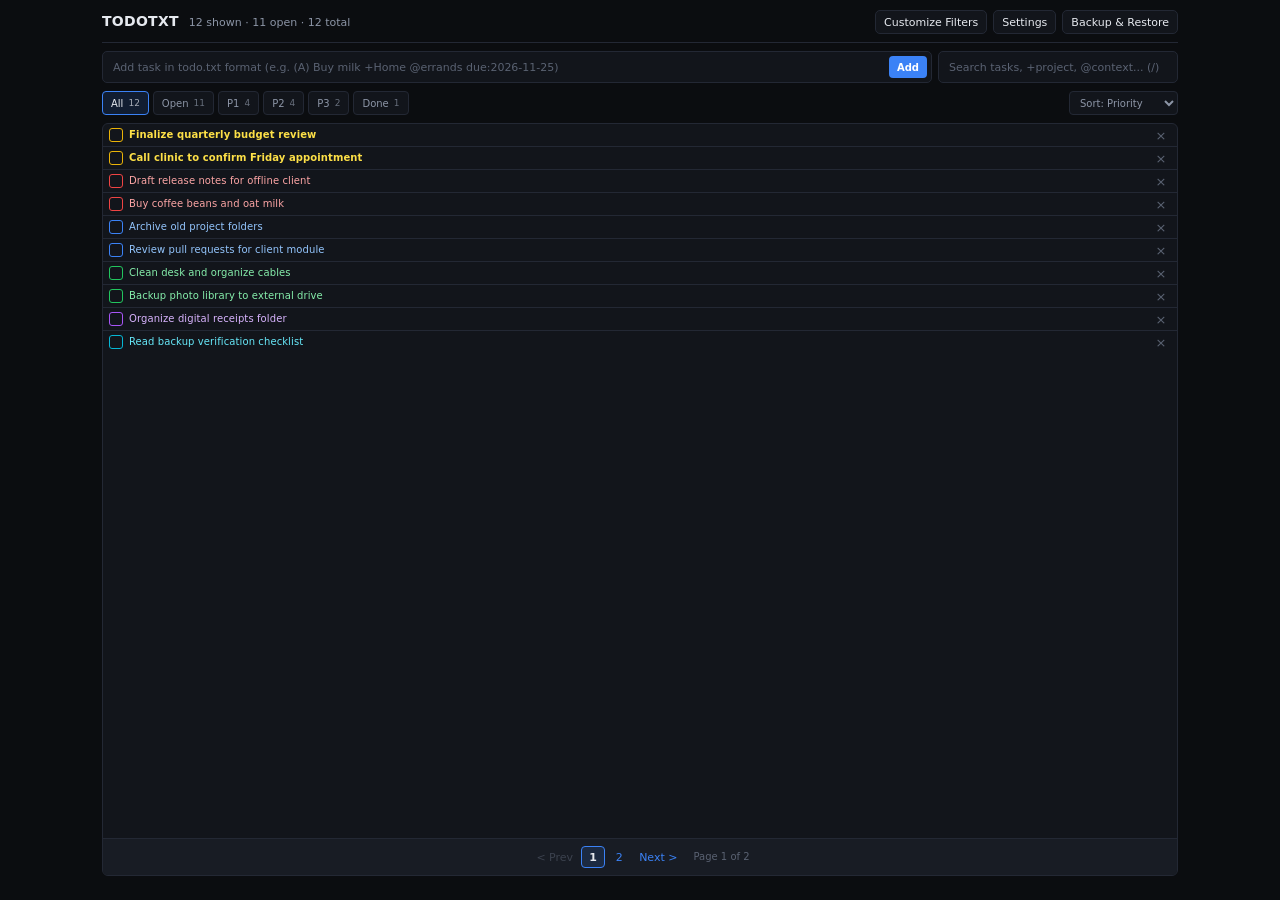
==== commit 2861fd5a: "feat(ui): add settings infrastructure and styles Update CSS for button states and layout, define the" ====
--- a/public/TODOTXT.html
+++ b/public/TODOTXT.html
@@ -18,6 +18,7 @@
       --accent: #3b82f6;
       --accent-hover: #2563eb;
       --accent-soft: rgba(59, 130, 246, 0.14);
+      --accent-fg: #ffffff;
       --danger: #ef4444;
       --danger-soft: rgba(239, 68, 68, 0.14);
       --success: #22c55e;
@@ -112,6 +113,7 @@
       align-items: center;
       gap: 6px;
       flex-shrink: 0;
+      flex-wrap: wrap;
     }
 
     .btn {
@@ -131,18 +133,23 @@
       transition: background-color 0.15s ease, border-color 0.15s ease, color 0.15s ease;
     }
 
-    .btn:hover {
+    .btn:hover:not(:disabled) {
       background-color: var(--bg-hover);
       border-color: var(--border-strong);
+    }
+
+    .btn:disabled {
+      opacity: 0.4;
+      cursor: not-allowed;
     }
 
     .btn-primary {
       background-color: var(--accent);
       border-color: var(--accent);
-      color: #ffffff;
-    }
-
-    .btn-primary:hover {
+      color: var(--accent-fg);
+    }
+
+    .btn-primary:hover:not(:disabled) {
       background-color: var(--accent-hover);
       border-color: var(--accent-hover);
     }
@@ -153,7 +160,7 @@
       background-color: rgba(239, 68, 68, 0.08);
     }
 
-    .btn-danger:hover {
+    .btn-danger:hover:not(:disabled) {
       background-color: rgba(239, 68, 68, 0.18);
       border-color: rgba(239, 68, 68, 0.55);
     }
@@ -220,7 +227,7 @@
       font-size: 10px;
       font-weight: 600;
       background-color: var(--accent);
-      color: #fff;
+      color: var(--accent-fg);
       white-space: nowrap;
       flex-shrink: 0;
     }
@@ -294,7 +301,7 @@
     .filter-btn.active {
       background-color: var(--accent-soft);
       border-color: var(--accent);
-      color: #ffffff;
+      color: var(--text-primary);
     }
 
     .filter-btn[data-color="amber"].active {
@@ -353,6 +360,9 @@
       border-radius: 6px;
       overflow: hidden;
       flex: 1;
+      display: flex;
+      flex-direction: column;
+      justify-content: space-between;
     }
 
     .task-list {
@@ -365,7 +375,7 @@
       gap: 6px;
       padding: 2px 6px;
       min-height: 22px;
-      border-bottom: 1px solid rgba(35, 40, 52, 0.65);
+      border-bottom: 1px solid var(--border-subtle);
       transition: background-color 0.1s ease;
     }
 
@@ -375,13 +385,25 @@
 
     .task-row:hover {
       background-color: var(--bg-hover);
+    }
+
+    .task-row.editing {
+      align-items: flex-start;
+      padding-top: 4px;
+      padding-bottom: 4px;
+      background-color: var(--bg-elevated);
+    }
+
+    .task-row.editing .task-check-btn,
+    .task-row.editing .task-remove-btn {
+      margin-top: 3px;
     }
 
     .task-check-btn {
       width: 14px;
       height: 14px;
       border-radius: 3px;
-      border: 1px solid var(--border-strong);
+      border: 1.5px solid var(--border-strong);
       background-color: transparent;
       display: inline-flex;
       align-items: center;
@@ -394,7 +416,7 @@
     }
 
     .task-check-btn:hover {
-      border-color: var(--accent);
+      filter: brightness(1.2);
     }
 
     .task-row.completed .task-check-btn {
@@ -417,16 +439,27 @@
       text-align: left;
     }
 
+    .task-content.priority-a {
+      font-weight: 700;
+    }
+
     .task-row.completed .task-content {
-      color: var(--text-muted);
+      color: var(--text-muted) !important;
       text-decoration: line-through;
     }
 
-    .task-edit-input {
+    .task-edit-wrap {
       flex: 1;
       min-width: 0;
-      height: 20px;
-      padding: 0 5px;
+      display: flex;
+      flex-direction: column;
+      gap: 4px;
+    }
+
+    .task-edit-input {
+      width: 100%;
+      height: 22px;
+      padding: 0 6px;
       font-size: 10px;
       font-family: var(--font-mono);
       background-color: var(--bg-canvas);
@@ -434,6 +467,67 @@
       border-radius: 3px;
       color: var(--text-primary);
       outline: none;
+    }
+
+    .priority-quick-row {
+      display: flex;
+      align-items: center;
+      gap: 4px;
+      flex-wrap: wrap;
+    }
+
+    .priority-quick-label {
+      font-size: 9px;
+      color: var(--text-muted);
+      margin-right: 2px;
+    }
+
+    .priority-quick-btn {
+      height: 18px;
+      padding: 0 6px;
+      font-size: 9px;
+      font-weight: 600;
+      font-family: var(--font-mono);
+      border-radius: 3px;
+      border: 1px solid var(--border-subtle);
+      background-color: var(--bg-canvas);
+      color: var(--text-secondary);
+      transition: all 0.12s ease;
+    }
+
+    .priority-quick-btn:hover {
+      border-color: var(--border-strong);
+      color: var(--text-primary);
+      background-color: var(--bg-hover);
+    }
+
+    .priority-quick-btn.active {
+      color: #0b0d10;
+      font-weight: 700;
+    }
+
+    .task-edit-actions {
+      margin-left: auto;
+      display: flex;
+      align-items: center;
+      gap: 4px;
+    }
+
+    .task-edit-action-btn {
+      height: 18px;
+      padding: 0 6px;
+      font-size: 9px;
+      font-weight: 500;
+      border-radius: 3px;
+      border: 1px solid var(--border-subtle);
+      background-color: var(--bg-surface);
+      color: var(--text-secondary);
+    }
+
+    .task-edit-action-btn.save {
+      background-color: var(--accent);
+      border-color: var(--accent);
+      color: var(--accent-fg);
     }
 
     .task-remove-btn {
@@ -455,7 +549,6 @@
       color: #fca5a5;
     }
 
-    /* Touch friendliness on coarse pointers while maintaining compact 10px text */
     @media (pointer: coarse) {
       .task-row {
         min-height: 28px;
@@ -481,6 +574,66 @@
 
     .empty-state p {
       margin-bottom: 10px;
+    }
+
+    /* Classic Google-style Pagination Bar */
+    .pagination-bar {
+      display: flex;
+      align-items: center;
+      justify-content: center;
+      gap: 2px;
+      padding: 7px 10px;
+      border-top: 1px solid var(--border-subtle);
+      background-color: var(--bg-elevated);
+      flex-wrap: wrap;
+    }
+
+    .page-btn {
+      min-width: 24px;
+      height: 22px;
+      padding: 0 6px;
+      font-size: 11px;
+      font-variant-numeric: tabular-nums;
+      border-radius: 4px;
+      color: var(--accent);
+      display: inline-flex;
+      align-items: center;
+      justify-content: center;
+      transition: background-color 0.12s ease, color 0.12s ease;
+    }
+
+    .page-btn:hover:not(:disabled):not(.active) {
+      background-color: var(--bg-hover);
+      text-decoration: underline;
+    }
+
+    .page-btn.active {
+      color: var(--text-primary);
+      font-weight: 700;
+      background-color: var(--accent-soft);
+      border: 1px solid var(--accent);
+      cursor: default;
+    }
+
+    .page-btn:disabled {
+      color: var(--text-muted);
+      cursor: not-allowed;
+      opacity: 0.55;
+    }
+
+    .page-ellipsis {
+      font-size: 10px;
+      color: var(--text-muted);
+      padding: 0 4px;
+      user-select: none;
+    }
+
+    .page-meta {
+      font-size: 10px;
+      color: var(--text-muted);
+      margin-left: 8px;
+      font-variant-numeric: tabular-nums;
+      white-space: nowrap;
     }
 
     /* Modals */
@@ -501,7 +654,7 @@
 
     .modal {
       width: 100%;
-      max-width: 520px;
+      max-width: 540px;
       max-height: 88vh;
       overflow-y: auto;
       background-color: var(--bg-surface);
@@ -572,6 +725,154 @@
       font-family: var(--font-mono);
       font-size: 10px;
       resize: vertical;
+    }
+
+    .setting-row {
+      display: flex;
+      align-items: center;
+      justify-content: space-between;
+      gap: 12px;
+      padding: 8px 10px;
+      background-color: var(--bg-canvas);
+      border: 1px solid var(--border-subtle);
+      border-radius: 5px;
+    }
+
+    .setting-info {
+      display: flex;
+      flex-direction: column;
+      gap: 2px;
+      min-width: 0;
+    }
+
+    .setting-name {
+      font-size: 11px;
+      font-weight: 600;
+      color: var(--text-primary);
+    }
+
+    .setting-desc {
+      font-size: 10px;
+      color: var(--text-muted);
+    }
+
+    .setting-number-input {
+      width: 72px;
+      height: 26px;
+      padding: 0 8px;
+      text-align: center;
+      font-size: 11px;
+      font-variant-numeric: tabular-nums;
+      background-color: var(--bg-surface);
+      border: 1px solid var(--border-strong);
+      border-radius: 4px;
+      color: var(--text-primary);
+    }
+
+    .theme-grid {
+      display: grid;
+      grid-template-columns: repeat(3, 1fr);
+      gap: 6px;
+    }
+
+    @media (max-width: 480px) {
+      .theme-grid {
+        grid-template-columns: repeat(2, 1fr);
+      }
+    }
+
+    .theme-option-btn {
+      display: flex;
+      align-items: center;
+      gap: 8px;
+      padding: 7px 9px;
+      background-color: var(--bg-canvas);
+      border: 1px solid var(--border-subtle);
+      border-radius: 5px;
+      font-size: 11px;
+      font-weight: 500;
+      color: var(--text-secondary);
+      text-align: left;
+      transition: all 0.12s ease;
+    }
+
+    .theme-option-btn:hover {
+      border-color: var(--border-strong);
+      color: var(--text-primary);
+      background-color: var(--bg-hover);
+    }
+
+    .theme-option-btn.active {
+      border-color: var(--accent);
+      background-color: var(--accent-soft);
+      color: var(--text-primary);
+      font-weight: 600;
+    }
+
+    .theme-swatch-pair {
+      display: inline-flex;
+      align-items: center;
+      flex-shrink: 0;
+    }
+
+    .theme-swatch-bg {
+      width: 12px;
+      height: 12px;
+      border-radius: 3px 0 0 3px;
+      border: 1px solid rgba(255, 255, 255, 0.16);
+    }
+
+    .theme-swatch-accent {
+      width: 10px;
+      height: 12px;
+      border-radius: 0 3px 3px 0;
+    }
+
+    .priority-color-grid {
+      display: grid;
+      grid-template-columns: repeat(2, 1fr);
+      gap: 6px;
+    }
+
+    @media (max-width: 440px) {
+      .priority-color-grid {
+        grid-template-columns: 1fr;
+      }
+    }
+
+    .priority-color-item {
+      display: flex;
+      align-items: center;
+      justify-content: space-between;
+      gap: 8px;
+      padding: 6px 8px;
+      background-color: var(--bg-canvas);
+      border: 1px solid var(--border-subtle);
+      border-radius: 5px;
+      font-size: 11px;
+    }
+
+    .color-picker-wrap {
+      display: flex;
+      align-items: center;
+      gap: 6px;
+    }
+
+    .color-swatch-input {
+      width: 26px;
+      height: 22px;
+      padding: 0;
+      border: 1px solid var(--border-strong);
+      border-radius: 4px;
+      background: transparent;
+      cursor: pointer;
+    }
+
+    .color-hex-text {
+      font-family: var(--font-mono);
+      font-size: 10px;
+      color: var(--text-secondary);
+      width: 56px;
     }
 
     .custom-filter-list {
@@ -685,6 +986,7 @@
       </div>
       <div class="topbar-actions">
         <button type="button" class="btn btn-sm" id="openFiltersBtn" title="Customize filter buttons">Customize Filters</button>
+        <button type="button" class="btn btn-sm" id="openSettingsBtn" title="Theme, pagination, and priority color settings">Settings</button>
         <button type="button" class="btn btn-sm" id="openBackupBtn" title="Export or restore local backup">Backup &amp; Restore</button>
       </div>
     </header>
@@ -731,12 +1033,100 @@
 
     <!-- Compact Task List (10px font-size, content-only) -->
     <main class="task-list-container">
-      <ul class="task-list" id="taskList" aria-label="Tasks"></ul>
-      <div class="empty-state" id="emptyState" style="display: none;">
-        <p id="emptyMessage">No tasks match the current view.</p>
-        <button type="button" class="btn btn-sm" id="resetFilterBtn">Show All Tasks</button>
+      <div>
+        <ul class="task-list" id="taskList" aria-label="Tasks"></ul>
+        <div class="empty-state" id="emptyState" style="display: none;">
+          <p id="emptyMessage">No tasks match the current view.</p>
+          <button type="button" class="btn btn-sm" id="resetFilterBtn">Show All Tasks</button>
+        </div>
       </div>
+      <nav class="pagination-bar" id="paginationBar" aria-label="Task pages" style="display: none;"></nav>
     </main>
+  </div>
+
+  <!-- Settings Modal -->
+  <div class="modal-backdrop" id="settingsModal" role="dialog" aria-modal="true" aria-labelledby="settingsModalTitle">
+    <div class="modal">
+      <div class="modal-header">
+        <h2 class="modal-title" id="settingsModalTitle">Settings</h2>
+        <button type="button" class="btn btn-sm btn-icon" id="closeSettingsBtn" aria-label="Close">&times;</button>
+      </div>
+
+      <!-- Theme Section -->
+      <div class="modal-section">
+        <div class="modal-label">Theme</div>
+        <div class="theme-grid" id="themeGrid"></div>
+      </div>
+
+      <div class="divider"></div>
+
+      <!-- Pagination Section -->
+      <div class="modal-section">
+        <div class="modal-label">Pagination</div>
+        <div class="setting-row">
+          <div class="setting-info">
+            <label for="pageSizeInput" class="setting-name">Tasks per page</label>
+            <span class="setting-desc">Number of tasks shown on each page (default: 10).</span>
+          </div>
+          <input
+            type="number"
+            id="pageSizeInput"
+            class="setting-number-input"
+            min="1"
+            max="500"
+            value="10"
+          />
+        </div>
+      </div>
+
+      <div class="divider"></div>
+
+      <!-- Checkbox Priority Colors -->
+      <div class="modal-section">
+        <div style="display:flex; align-items:center; justify-content:space-between;">
+          <span class="modal-label">Checkbox Priority Colors (A–F)</span>
+          <button type="button" class="btn btn-sm" id="resetDefaultCheckboxColorsBtn">Reset Colors</button>
+        </div>
+
+        <div class="setting-row">
+          <div class="setting-info">
+            <label for="colorizeCheckboxesInput" class="setting-name">Color checkboxes by priority</label>
+            <span class="setting-desc">Tint task checkboxes based on (A) through (F) priority.</span>
+          </div>
+          <input type="checkbox" id="colorizeCheckboxesInput" checked style="width:16px; height:16px; accent-color:var(--accent); cursor:pointer;" />
+        </div>
+
+        <div class="priority-color-grid" id="checkboxColorGrid"></div>
+      </div>
+
+      <div class="divider"></div>
+
+      <!-- Priority Font Colors (A-F) -->
+      <div class="modal-section">
+        <div style="display:flex; align-items:center; justify-content:space-between;">
+          <span class="modal-label">Priority Font Colors (A–F)</span>
+          <button type="button" class="btn btn-sm" id="resetDefaultTextColorsBtn">Reset Font Colors</button>
+        </div>
+
+        <div class="setting-row">
+          <div class="setting-info">
+            <label for="boldPriorityAInput" class="setting-name">Bold (A) priority tasks</label>
+            <span class="setting-desc">Render priority (A) task text in bold by default.</span>
+          </div>
+          <input type="checkbox" id="boldPriorityAInput" checked style="width:16px; height:16px; accent-color:var(--accent); cursor:pointer;" />
+        </div>
+
+        <div class="setting-row">
+          <div class="setting-info">
+            <label for="colorizeTextInput" class="setting-name">Color task text by priority</label>
+            <span class="setting-desc">Apply custom font colors to priorities (A) through (F).</span>
+          </div>
+          <input type="checkbox" id="colorizeTextInput" checked style="width:16px; height:16px; accent-color:var(--accent); cursor:pointer;" />
+        </div>
+
+        <div class="priority-color-grid" id="textColorGrid"></div>
+      </div>
+    </div>
   </div>
 
   <!-- Customize Filters Modal -->
@@ -800,7 +1190,7 @@
           <button type="button" class="btn btn-sm" id="copyRawBtn">Copy todo.txt</button>
         </div>
         <p class="modal-help">
-          <code>todo.txt</code> exports standard plain-text lines compatible with any todo.txt app. Full JSON includes tasks and custom filter buttons.
+          <code>todo.txt</code> exports standard plain-text lines compatible with any todo.txt app. Full JSON includes tasks, custom filter buttons, and settings.
         </p>
       </div>
 
@@ -842,21 +1232,147 @@
         INIT: 'todotxt_offline_init_v1'
       };
 
+      var PRIORITIES = ['A', 'B', 'C', 'D', 'E', 'F'];
+
       var DEFAULT_FILTERS = [
         { id: 'f_all', label: 'All', query: '', color: 'blue', visible: true },
         { id: 'f_open', label: 'Open', query: 'is:open', color: 'sky', visible: true },
-        { id: 'f_high', label: 'Priority A-B', query: '(A-B) is:open', color: 'amber', visible: true },
+        { id: 'f_p1', label: 'P1', query: '(A-B) is:open', color: 'amber', visible: true },
+        { id: 'f_p2', label: 'P2', query: '(C-D) is:open', color: 'sky', visible: true },
+        { id: 'f_p3', label: 'P3', query: '(E-F) is:open', color: 'violet', visible: true },
         { id: 'f_done', label: 'Done', query: 'is:done', color: 'emerald', visible: true }
       ];
 
+      var DEFAULT_PRIORITY_COLORS = {
+        A: '#eab308',
+        B: '#ef4444',
+        C: '#3b82f6',
+        D: '#22c55e',
+        E: '#a855f7',
+        F: '#06b6d4'
+      };
+
+      var DEFAULT_TEXT_COLORS = {
+        A: '#fde047',
+        B: '#fca5a5',
+        C: '#93c5fd',
+        D: '#86efac',
+        E: '#d8b4fe',
+        F: '#67e8f9'
+      };
+
+      var THEMES = {
+        midnight: {
+          label: 'Midnight',
+          bgCanvas: '#0b0d10',
+          bgSurface: '#12151b',
+          bgElevated: '#181c24',
+          bgHover: '#1d222c',
+          borderSubtle: '#232834',
+          borderStrong: '#323949',
+          textPrimary: '#e6e9ef',
+          textSecondary: '#8c95a6',
+          textMuted: '#5a6272',
+          accent: '#3b82f6',
+          accentHover: '#2563eb',
+          accentSoft: 'rgba(59, 130, 246, 0.14)',
+          accentFg: '#ffffff'
+        },
+        slate: {
+          label: 'Slate',
+          bgCanvas: '#090e1a',
+          bgSurface: '#0f172a',
+          bgElevated: '#162033',
+          bgHover: '#1e293b',
+          borderSubtle: '#1e293b',
+          borderStrong: '#334155',
+          textPrimary: '#f1f5f9',
+          textSecondary: '#94a3b8',
+          textMuted: '#64748b',
+          accent: '#0ea5e9',
+          accentHover: '#0284c7',
+          accentSoft: 'rgba(14, 165, 233, 0.16)',
+          accentFg: '#ffffff'
+        },
+        zinc: {
+          label: 'Zinc',
+          bgCanvas: '#09090b',
+          bgSurface: '#131316',
+          bgElevated: '#1b1b1f',
+          bgHover: '#232329',
+          borderSubtle: '#27272a',
+          borderStrong: '#3f3f46',
+          textPrimary: '#f4f4f5',
+          textSecondary: '#a1a1aa',
+          textMuted: '#71717a',
+          accent: '#6366f1',
+          accentHover: '#4f46e5',
+          accentSoft: 'rgba(99, 102, 241, 0.16)',
+          accentFg: '#ffffff'
+        },
+        neutral: {
+          label: 'Neutral',
+          bgCanvas: '#0a0a0a',
+          bgSurface: '#141414',
+          bgElevated: '#1c1c1c',
+          bgHover: '#242424',
+          borderSubtle: '#262626',
+          borderStrong: '#404040',
+          textPrimary: '#f5f5f5',
+          textSecondary: '#a3a3a3',
+          textMuted: '#737373',
+          accent: '#d4d4d4',
+          accentHover: '#e5e5e5',
+          accentSoft: 'rgba(212, 212, 212, 0.14)',
+          accentFg: '#0a0a0a'
+        },
+        stone: {
+          label: 'Stone',
+          bgCanvas: '#0c0a09',
+          bgSurface: '#161311',
+          bgElevated: '#1f1b18',
+          bgHover: '#292524',
+          borderSubtle: '#292524',
+          borderStrong: '#44403c',
+          textPrimary: '#f5f5f4',
+          textSecondary: '#a8a29e',
+          textMuted: '#78716c',
+          accent: '#f59e0b',
+          accentHover: '#d97706',
+          accentSoft: 'rgba(245, 158, 11, 0.16)',
+          accentFg: '#0c0a09'
+        },
+        emerald: {
+          label: 'Forest',
+          bgCanvas: '#070f0c',
+          bgSurface: '#0d1914',
+          bgElevated: '#13241d',
+          bgHover: '#193027',
+          borderSubtle: '#1d352b',
+          borderStrong: '#2c4f41',
+          textPrimary: '#ecfdf5',
+          textSecondary: '#86efac',
+          textMuted: '#4d7c66',
+          accent: '#10b981',
+          accentHover: '#059669',
+          accentSoft: 'rgba(16, 185, 129, 0.16)',
+          accentFg: '#070f0c'
+        }
+      };
+
       var SAMPLE_TASKS = [
-        '(A) 2026-11-22 Finalize quarterly budget review +Finance @office due:2026-11-24',
-        '(A) 2026-11-22 Call clinic to confirm Friday appointment +Health @phone',
-        '(B) 2026-11-21 Draft release notes for offline client +Work @laptop',
-        '(B) 2026-11-20 Buy coffee beans and oat milk +Home @errands',
-        '(C) 2026-11-19 Archive old project folders +Maintenance @computer',
-        '2026-11-18 Read backup verification checklist +Ops @reading',
-        'x 2026-11-22 2026-11-17 Sync local storage export test +Work @laptop'
+        '(A) 2026-11-24 Finalize quarterly budget review +Finance @office due:2026-11-26',
+        '(A) 2026-11-24 Call clinic to confirm Friday appointment +Health @phone',
+        '(B) 2026-11-23 Draft release notes for offline client +Work @laptop',
+        '(B) 2026-11-22 Buy coffee beans and oat milk +Home @errands',
+        '(C) 2026-11-21 Archive old project folders +Maintenance @computer',
+        '(C) 2026-11-20 Review pull requests for client module +Work @laptop',
+        '(D) 2026-11-19 Clean desk and organize cables +Home @office',
+        '(D) 2026-11-18 Backup photo library to external drive +Maintenance @home',
+        '(E) 2026-11-18 Organize digital receipts folder +Finance @computer',
+        '(F) 2026-11-17 Read backup verification checklist +Ops @reading',
+        '2026-11-17 Water indoor plants +Home @errands',
+        'x 2026-11-22 2026-11-15 Sync local storage export test +Work @laptop'
       ];
 
       var state = {
@@ -865,12 +1381,38 @@
         activeFilterId: 'f_all',
         searchQuery: '',
         sortBy: 'priority',
+        pageSize: 10,
+        currentPage: 1,
+        theme: 'midnight',
+        boldPriorityA: true,
+        colorizeCheckboxes: true,
+        priorityColors: Object.assign({}, DEFAULT_PRIORITY_COLORS),
+        colorizeText: true,
+        priorityTextColors: Object.assign({}, DEFAULT_TEXT_COLORS),
         editingTaskId: null,
         editingFilterId: null,
         undoSnapshot: null
       };
 
       var toastTimer = null;
+
+      function applyTheme(themeKey) {
+        var t = THEMES[themeKey] || THEMES.midnight;
+        var root = document.documentElement.style;
+        root.setProperty('--bg-canvas', t.bgCanvas);
+        root.setProperty('--bg-surface', t.bgSurface);
+        root.setProperty('--bg-elevated', t.bgElevated);
+        root.setProperty('--bg-hover', t.bgHover);
+        root.setProperty('--border-subtle', t.borderSubtle);
+        root.setProperty('--border-strong', t.borderStrong);
+        root.setProperty('--text-primary', t.textPrimary);
+        root.setProperty('--text-secondary', t.textSecondary);
+        root.setProperty('--text-muted', t.textMuted);
+        root.setProperty('--accent', t.accent);
+        root.setProperty('--accent-hover', t.accentHover);
+        root.setProperty('--accent-soft', t.accentSoft);
+        root.setProperty('--accent-fg', t.accentFg);
+      }
 
       function todayISO() {
         var d = new Date();
@@ -914,7 +1456,6 @@
           remaining = remaining.slice(createMatch[0].length).trim();
         }
 
-        // Extract projects (+tag), contexts (@tag), and key:value metadata
         var projects = [];
         var contexts = [];
         var meta = {};
@@ -954,6 +1495,32 @@
           due: meta.due || null,
           content: content
         };
+      }
+
+      function applyPriorityPrefix(raw, targetPriority) {
+        var text = String(raw || '').trim();
+        var prefix = '';
+        var rest = text;
+
+        if (/^x(\s|$)/.test(rest)) {
+          var doneMatch = rest.match(/^(x(?:\s+\d{4}-\d{2}-\d{2})?)\s*(.*)$/);
+          if (doneMatch) {
+            prefix = doneMatch[1] + ' ';
+            rest = doneMatch[2] || '';
+          }
+        }
+
+        var existingPriMatch = rest.match(/^\(([A-Z])\)\s*(.*)$/);
+        var existingPri = null;
+        if (existingPriMatch) {
+          existingPri = existingPriMatch[1];
+          rest = existingPriMatch[2] || '';
+        }
+
+        if (!targetPriority || existingPri === targetPriority) {
+          return (prefix + rest).trim();
+        }
+        return (prefix + '(' + targetPriority + ') ' + rest).trim();
       }
 
       function toggleRawCompletion(raw) {
@@ -1032,13 +1599,41 @@
         return false;
       }
 
+      function migrateFiltersIfNeeded(filters) {
+        var hasLegacyHigh = filters.some(function (f) { return f.id === 'f_high'; });
+        var hasP1 = filters.some(function (f) { return f.id === 'f_p1'; });
+        if (!hasLegacyHigh || hasP1) return filters;
+
+        var migrated = [];
+        filters.forEach(function (f) {
+          if (f.id === 'f_high') {
+            migrated.push({ id: 'f_p1', label: 'P1', query: '(A-B) is:open', color: 'amber', visible: true });
+            migrated.push({ id: 'f_p2', label: 'P2', query: '(C-D) is:open', color: 'sky', visible: true });
+            migrated.push({ id: 'f_p3', label: 'P3', query: '(E-F) is:open', color: 'violet', visible: true });
+          } else {
+            migrated.push(f);
+          }
+        });
+        if (state.activeFilterId === 'f_high') {
+          state.activeFilterId = 'f_p1';
+        }
+        return migrated;
+      }
+
       function saveState() {
         try {
           localStorage.setItem(STORAGE_KEYS.TASKS, JSON.stringify(state.tasks));
           localStorage.setItem(STORAGE_KEYS.FILTERS, JSON.stringify(state.filters));
           localStorage.setItem(STORAGE_KEYS.SETTINGS, JSON.stringify({
             activeFilterId: state.activeFilterId,
-            sortBy: state.sortBy
+            sortBy: state.sortBy,
+            pageSize: state.pageSize,
+            theme: state.theme,
+            boldPriorityA: state.boldPriorityA,
+            colorizeCheckboxes: state.colorizeCheckboxes,
+            priorityColors: state.priorityColors,
+            colorizeText: state.colorizeText,
+            priorityTextColors: state.priorityTextColors
           }));
           localStorage.setItem(STORAGE_KEYS.INIT, '1');
         } catch (err) {
@@ -1069,21 +1664,34 @@
             }
           }
 
+          if (rawSettings) {
+            var s = JSON.parse(rawSettings);
+            if (s.activeFilterId) state.activeFilterId = s.activeFilterId;
+            if (s.sortBy) state.sortBy = s.sortBy;
+            if (typeof s.pageSize === 'number' && s.pageSize >= 1) {
+              state.pageSize = Math.min(500, Math.floor(s.pageSize));
+            }
+            if (s.theme && THEMES[s.theme]) state.theme = s.theme;
+            if (typeof s.boldPriorityA === 'boolean') state.boldPriorityA = s.boldPriorityA;
+            if (typeof s.colorizeCheckboxes === 'boolean') state.colorizeCheckboxes = s.colorizeCheckboxes;
+            if (s.priorityColors && typeof s.priorityColors === 'object') {
+              state.priorityColors = Object.assign({}, DEFAULT_PRIORITY_COLORS, s.priorityColors);
+            }
+            if (typeof s.colorizeText === 'boolean') state.colorizeText = s.colorizeText;
+            if (s.priorityTextColors && typeof s.priorityTextColors === 'object') {
+              state.priorityTextColors = Object.assign({}, DEFAULT_TEXT_COLORS, s.priorityTextColors);
+            }
+          }
+
           if (rawFilters) {
             var parsedFilters = JSON.parse(rawFilters);
             if (Array.isArray(parsedFilters) && parsedFilters.length > 0) {
-              state.filters = parsedFilters;
+              state.filters = migrateFiltersIfNeeded(parsedFilters);
             } else {
               state.filters = DEFAULT_FILTERS.map(function (f) { return Object.assign({}, f); });
             }
           } else {
             state.filters = DEFAULT_FILTERS.map(function (f) { return Object.assign({}, f); });
-          }
-
-          if (rawSettings) {
-            var s = JSON.parse(rawSettings);
-            if (s.activeFilterId) state.activeFilterId = s.activeFilterId;
-            if (s.sortBy) state.sortBy = s.sortBy;
           }
         } catch (err) {
           state.tasks = [];
@@ -1142,6 +1750,16 @@
         return count;
       }
 
+      function getCheckboxStyleForTask(parsed) {
+        if (!state.colorizeCheckboxes || !parsed.priority) return null;
+        return state.priorityColors[parsed.priority] || null;
+      }
+
+      function getTextColorForTask(parsed) {
+        if (!state.colorizeText || parsed.completed || !parsed.priority) return null;
+        return state.priorityTextColors[parsed.priority] || null;
+      }
+
       function renderFilterButtons() {
         var container = document.getElementById('filterButtonsContainer');
         container.innerHTML = '';
@@ -1172,12 +1790,101 @@
 
           btn.addEventListener('click', function () {
             state.activeFilterId = f.id;
+            state.currentPage = 1;
             saveState();
             render();
           });
 
           container.appendChild(btn);
         });
+      }
+
+      function buildPageRange(current, total) {
+        if (total <= 7) {
+          var all = [];
+          for (var i = 1; i <= total; i++) all.push(i);
+          return all;
+        }
+        var pages = [1];
+        var start = Math.max(2, current - 2);
+        var end = Math.min(total - 1, current + 2);
+        if (start > 2) pages.push('...');
+        for (var p = start; p <= end; p++) pages.push(p);
+        if (end < total - 1) pages.push('...');
+        pages.push(total);
+        return pages;
+      }
+
+      function renderPagination(totalItems, totalPages) {
+        var bar = document.getElementById('paginationBar');
+        bar.innerHTML = '';
+
+        if (totalItems === 0 || totalPages <= 1) {
+          bar.style.display = 'none';
+          return;
+        }
+
+        bar.style.display = 'flex';
+
+        var prevBtn = document.createElement('button');
+        prevBtn.type = 'button';
+        prevBtn.className = 'page-btn';
+        prevBtn.textContent = '< Prev';
+        prevBtn.disabled = state.currentPage <= 1;
+        prevBtn.addEventListener('click', function () {
+          if (state.currentPage > 1) {
+            state.currentPage--;
+            state.editingTaskId = null;
+            renderTasks();
+          }
+        });
+        bar.appendChild(prevBtn);
+
+        var range = buildPageRange(state.currentPage, totalPages);
+        range.forEach(function (item) {
+          if (item === '...') {
+            var ell = document.createElement('span');
+            ell.className = 'page-ellipsis';
+            ell.textContent = '...';
+            bar.appendChild(ell);
+          } else {
+            var pBtn = document.createElement('button');
+            pBtn.type = 'button';
+            pBtn.className = 'page-btn' + (item === state.currentPage ? ' active' : '');
+            pBtn.textContent = String(item);
+            pBtn.setAttribute('aria-label', 'Page ' + item);
+            if (item === state.currentPage) {
+              pBtn.setAttribute('aria-current', 'page');
+            }
+            pBtn.addEventListener('click', function () {
+              if (state.currentPage !== item) {
+                state.currentPage = item;
+                state.editingTaskId = null;
+                renderTasks();
+              }
+            });
+            bar.appendChild(pBtn);
+          }
+        });
+
+        var nextBtn = document.createElement('button');
+        nextBtn.type = 'button';
+        nextBtn.className = 'page-btn';
+        nextBtn.textContent = 'Next >';
+        nextBtn.disabled = state.currentPage >= totalPages;
+        nextBtn.addEventListener('click', function () {
+          if (state.currentPage < totalPages) {
+            state.currentPage++;
+            state.editingTaskId = null;
+            renderTasks();
+          }
+        });
+        bar.appendChild(nextBtn);
+
+        var meta = document.createElement('span');
+        meta.className = 'page-meta';
+        meta.textContent = 'Page ' + state.currentPage + ' of ' + totalPages;
+        bar.appendChild(meta);
       }
 
       function renderTasks() {
@@ -1188,6 +1895,14 @@
         var total = state.tasks.length;
         var openCount = state.tasks.filter(function (t) { return !parseTodoLine(t.raw).completed; }).length;
         var items = getFilteredAndSortedTasks();
+
+        var pageSize = Math.max(1, state.pageSize || 10);
+        var totalPages = Math.max(1, Math.ceil(items.length / pageSize));
+        if (state.currentPage > totalPages) state.currentPage = totalPages;
+        if (state.currentPage < 1) state.currentPage = 1;
+
+        var startIdx = (state.currentPage - 1) * pageSize;
+        var pageItems = items.slice(startIdx, startIdx + pageSize);
 
         summaryEl.textContent = items.length + ' shown · ' + openCount + ' open · ' + total + ' total';
         listEl.innerHTML = '';
@@ -1197,23 +1912,36 @@
           document.getElementById('emptyMessage').textContent = total === 0
             ? 'No tasks yet. Add one above in todo.txt format.'
             : 'No tasks match this filter or search.';
+          renderPagination(0, 1);
           return;
         }
 
         emptyEl.style.display = 'none';
 
-        items.forEach(function (entry) {
+        pageItems.forEach(function (entry) {
           var task = entry.task;
           var parsed = entry.parsed;
+          var isEditing = state.editingTaskId === task.id;
 
           var li = document.createElement('li');
-          li.className = 'task-row' + (parsed.completed ? ' completed' : '');
+          li.className = 'task-row' + (parsed.completed ? ' completed' : '') + (isEditing ? ' editing' : '');
 
           var checkBtn = document.createElement('button');
           checkBtn.type = 'button';
           checkBtn.className = 'task-check-btn';
           checkBtn.setAttribute('aria-label', parsed.completed ? 'Mark incomplete' : 'Mark complete');
           checkBtn.innerHTML = parsed.completed ? '&#10003;' : '';
+
+          var priColor = getCheckboxStyleForTask(parsed);
+          if (priColor) {
+            if (parsed.completed) {
+              checkBtn.style.backgroundColor = priColor;
+              checkBtn.style.borderColor = priColor;
+            } else {
+              checkBtn.style.borderColor = priColor;
+            }
+          }
+
           checkBtn.addEventListener('click', function () {
             task.raw = toggleRawCompletion(task.raw);
             saveState();
@@ -1222,12 +1950,108 @@
 
           li.appendChild(checkBtn);
 
-          if (state.editingTaskId === task.id) {
+          if (isEditing) {
+            var editWrap = document.createElement('div');
+            editWrap.className = 'task-edit-wrap';
+
             var editInput = document.createElement('input');
             editInput.type = 'text';
             editInput.className = 'task-edit-input';
             editInput.value = task.raw;
             editInput.setAttribute('aria-label', 'Edit raw todo.txt line');
+
+            var quickRow = document.createElement('div');
+            quickRow.className = 'priority-quick-row';
+
+            var quickLabel = document.createElement('span');
+            quickLabel.className = 'priority-quick-label';
+            quickLabel.textContent = 'Priority:';
+            quickRow.appendChild(quickLabel);
+
+            var priButtons = {};
+
+            function syncPriorityQuickButtons() {
+              var currentParsed = parseTodoLine(editInput.value);
+              PRIORITIES.forEach(function (letter) {
+                var btn = priButtons[letter];
+                var isActive = currentParsed.priority === letter;
+                var c = state.priorityColors[letter] || DEFAULT_PRIORITY_COLORS[letter] || '#3b82f6';
+                btn.classList.toggle('active', isActive);
+                if (isActive) {
+                  btn.style.backgroundColor = c;
+                  btn.style.borderColor = c;
+                  btn.style.color = '#0b0d10';
+                } else {
+                  btn.style.backgroundColor = '';
+                  btn.style.borderColor = c;
+                  btn.style.color = c;
+                }
+              });
+            }
+
+            PRIORITIES.forEach(function (letter) {
+              var pBtn = document.createElement('button');
+              pBtn.type = 'button';
+              pBtn.className = 'priority-quick-btn';
+              pBtn.textContent = '(' + letter + ')';
+              pBtn.title = 'Set or toggle priority (' + letter + ')';
+              pBtn.addEventListener('mousedown', function (e) {
+                e.preventDefault();
+              });
+              pBtn.addEventListener('click', function () {
+                editInput.value = applyPriorityPrefix(editInput.value, letter);
+                syncPriorityQuickButtons();
+                editInput.focus();
+              });
+              priButtons[letter] = pBtn;
+              quickRow.appendChild(pBtn);
+            });
+
+            var clearPriBtn = document.createElement('button');
+            clearPriBtn.type = 'button';
+            clearPriBtn.className = 'priority-quick-btn';
+            clearPriBtn.textContent = 'None';
+            clearPriBtn.title = 'Remove priority';
+            clearPriBtn.addEventListener('mousedown', function (e) {
+              e.preventDefault();
+            });
+            clearPriBtn.addEventListener('click', function () {
+              editInput.value = applyPriorityPrefix(editInput.value, null);
+              syncPriorityQuickButtons();
+              editInput.focus();
+            });
+            quickRow.appendChild(clearPriBtn);
+
+            var editActions = document.createElement('div');
+            editActions.className = 'task-edit-actions';
+
+            var cancelBtn = document.createElement('button');
+            cancelBtn.type = 'button';
+            cancelBtn.className = 'task-edit-action-btn';
+            cancelBtn.textContent = 'Cancel';
+            cancelBtn.addEventListener('mousedown', function (e) {
+              e.preventDefault();
+            });
+            cancelBtn.addEventListener('click', function () {
+              committed = true;
+              state.editingTaskId = null;
+              render();
+            });
+
+            var saveBtn = document.createElement('button');
+            saveBtn.type = 'button';
+            saveBtn.className = 'task-edit-action-btn save';
+            saveBtn.textContent = 'Save';
+            saveBtn.addEventListener('mousedown', function (e) {
+              e.preventDefault();
+            });
+            saveBtn.addEventListener('click', function () {
+              commitEdit();
+            });
+
+            editActions.appendChild(cancelBtn);
+            editActions.appendChild(saveBtn);
+            quickRow.appendChild(editActions);
 
             var committed = false;
             function commitEdit() {
@@ -1242,6 +2066,8 @@
               render();
             }
 
+            editInput.addEventListener('input', syncPriorityQuickButtons);
+
             editInput.addEventListener('keydown', function (e) {
               if (e.key === 'Enter') {
                 e.preventDefault();
@@ -1253,8 +2079,19 @@
               }
             });
 
-            editInput.addEventListener('blur', commitEdit);
-            li.appendChild(editInput);
+            editInput.addEventListener('blur', function () {
+              setTimeout(function () {
+                if (!editWrap.contains(document.activeElement)) {
+                  commitEdit();
+                }
+              }, 0);
+            });
+
+            editWrap.appendChild(editInput);
+            editWrap.appendChild(quickRow);
+            li.appendChild(editWrap);
+
+            syncPriorityQuickButtons();
 
             setTimeout(function () {
               editInput.focus();
@@ -1263,9 +2100,14 @@
           } else {
             var contentBtn = document.createElement('button');
             contentBtn.type = 'button';
-            contentBtn.className = 'task-content';
+            var isBoldA = state.boldPriorityA && parsed.priority === 'A';
+            contentBtn.className = 'task-content' + (isBoldA ? ' priority-a' : '');
             contentBtn.textContent = parsed.content;
             contentBtn.title = 'Click to edit task';
+            var textColor = getTextColorForTask(parsed);
+            if (textColor) {
+              contentBtn.style.color = textColor;
+            }
             contentBtn.addEventListener('click', function () {
               state.editingTaskId = task.id;
               renderTasks();
@@ -1278,6 +2120,9 @@
           removeBtn.className = 'task-remove-btn';
           removeBtn.setAttribute('aria-label', 'Remove task');
           removeBtn.innerHTML = '&times;';
+          removeBtn.addEventListener('mousedown', function (e) {
+            e.preventDefault();
+          });
           removeBtn.addEventListener('click', function () {
             removeTaskSingleTap(task.id);
           });
@@ -1285,6 +2130,8 @@
           li.appendChild(removeBtn);
           listEl.appendChild(li);
         });
+
+        renderPagination(items.length, totalPages);
       }
 
       function removeTaskSingleTap(taskId) {
@@ -1312,6 +2159,104 @@
           toast.classList.remove('visible');
           state.undoSnapshot = null;
         }, 4000);
+      }
+
+      function renderThemeGrid() {
+        var grid = document.getElementById('themeGrid');
+        grid.innerHTML = '';
+
+        Object.keys(THEMES).forEach(function (key) {
+          var t = THEMES[key];
+          var btn = document.createElement('button');
+          btn.type = 'button';
+          btn.className = 'theme-option-btn' + (state.theme === key ? ' active' : '');
+
+          var pair = document.createElement('span');
+          pair.className = 'theme-swatch-pair';
+
+          var swBg = document.createElement('span');
+          swBg.className = 'theme-swatch-bg';
+          swBg.style.backgroundColor = t.bgSurface;
+
+          var swAcc = document.createElement('span');
+          swAcc.className = 'theme-swatch-accent';
+          swAcc.style.backgroundColor = t.accent;
+
+          pair.appendChild(swBg);
+          pair.appendChild(swAcc);
+
+          var label = document.createElement('span');
+          label.textContent = t.label;
+
+          btn.appendChild(pair);
+          btn.appendChild(label);
+
+          btn.addEventListener('click', function () {
+            state.theme = key;
+            applyTheme(key);
+            saveState();
+            renderThemeGrid();
+          });
+
+          grid.appendChild(btn);
+        });
+      }
+
+      function renderColorGrid(containerId, colorMap, defaultsMap, onChange) {
+        var grid = document.getElementById(containerId);
+        grid.innerHTML = '';
+
+        PRIORITIES.forEach(function (letter) {
+          var val = colorMap[letter] || defaultsMap[letter];
+
+          var item = document.createElement('div');
+          item.className = 'priority-color-item';
+
+          var label = document.createElement('span');
+          label.innerHTML = 'Priority <strong>(' + letter + ')</strong>';
+
+          var wrap = document.createElement('div');
+          wrap.className = 'color-picker-wrap';
+
+          var hex = document.createElement('span');
+          hex.className = 'color-hex-text';
+          hex.textContent = val;
+
+          var input = document.createElement('input');
+          input.type = 'color';
+          input.className = 'color-swatch-input';
+          input.value = val;
+          input.setAttribute('aria-label', 'Priority ' + letter + ' color');
+          input.addEventListener('input', function (e) {
+            var nextVal = e.target.value;
+            colorMap[letter] = nextVal;
+            hex.textContent = nextVal;
+            onChange();
+          });
+
+          wrap.appendChild(hex);
+          wrap.appendChild(input);
+          item.appendChild(label);
+          item.appendChild(wrap);
+          grid.appendChild(item);
+        });
+      }
+
+      function syncSettingsModalFields() {
+        renderThemeGrid();
+        document.getElementById('pageSizeInput').value = String(state.pageSize);
+        document.getElementById('colorizeCheckboxesInput').checked = state.colorizeCheckboxes;
+        document.getElementById('boldPriorityAInput').checked = state.boldPriorityA;
+        document.getElementById('colorizeTextInput').checked = state.colorizeText;
+
+        renderColorGrid('checkboxColorGrid', state.priorityColors, DEFAULT_PRIORITY_COLORS, function () {
+          saveState();
+          renderTasks();
+        });
+        renderColorGrid('textColorGrid', state.priorityTextColors, DEFAULT_TEXT_COLORS, function () {
+          saveState();
+          renderTasks();
+        });
       }
 
       function renderCustomFilterModalList() {
@@ -1452,6 +2397,7 @@
           });
         }
 
+        state.currentPage = 1;
         saveState();
         render();
         showToast('Imported ' + clean.length + ' task(s).');
@@ -1470,6 +2416,7 @@
           var raw = input.value.trim();
           if (!raw) return;
           state.tasks.unshift({ id: uid(), raw: raw });
+          state.currentPage = 1;
           input.value = '';
           saveState();
           render();
@@ -1480,12 +2427,14 @@
 
         searchInput.addEventListener('input', function () {
           state.searchQuery = searchInput.value;
+          state.currentPage = 1;
           clearSearchBtn.classList.toggle('visible', state.searchQuery.length > 0);
           renderTasks();
         });
 
         clearSearchBtn.addEventListener('click', function () {
           state.searchQuery = '';
+          state.currentPage = 1;
           searchInput.value = '';
           clearSearchBtn.classList.remove('visible');
           renderTasks();
@@ -1494,12 +2443,14 @@
 
         document.getElementById('sortSelect').addEventListener('change', function (e) {
           state.sortBy = e.target.value;
+          state.currentPage = 1;
           saveState();
           renderTasks();
         });
 
         document.getElementById('resetFilterBtn').addEventListener('click', function () {
           state.searchQuery = '';
+          state.currentPage = 1;
           searchInput.value = '';
           clearSearchBtn.classList.remove('visible');
           if (state.filters.length > 0) {
@@ -1518,6 +2469,75 @@
             render();
             document.getElementById('toast').classList.remove('visible');
           }
+        });
+
+        // Settings Modal
+        var settingsModal = document.getElementById('settingsModal');
+        document.getElementById('openSettingsBtn').addEventListener('click', function () {
+          syncSettingsModalFields();
+          settingsModal.classList.add('open');
+        });
+        document.getElementById('closeSettingsBtn').addEventListener('click', function () {
+          settingsModal.classList.remove('open');
+        });
+        settingsModal.addEventListener('click', function (e) {
+          if (e.target === settingsModal) settingsModal.classList.remove('open');
+        });
+
+        document.getElementById('pageSizeInput').addEventListener('input', function (e) {
+          var n = parseInt(e.target.value, 10);
+          if (!isNaN(n) && n >= 1) {
+            state.pageSize = Math.min(500, n);
+            state.currentPage = 1;
+            saveState();
+            renderTasks();
+          }
+        });
+
+        document.getElementById('pageSizeInput').addEventListener('blur', function (e) {
+          var n = parseInt(e.target.value, 10);
+          if (isNaN(n) || n < 1) {
+            state.pageSize = 10;
+            e.target.value = '10';
+            state.currentPage = 1;
+            saveState();
+            renderTasks();
+          }
+        });
+
+        document.getElementById('colorizeCheckboxesInput').addEventListener('change', function (e) {
+          state.colorizeCheckboxes = e.target.checked;
+          saveState();
+          renderTasks();
+        });
+
+        document.getElementById('boldPriorityAInput').addEventListener('change', function (e) {
+          state.boldPriorityA = e.target.checked;
+          saveState();
+          renderTasks();
+        });
+
+        document.getElementById('colorizeTextInput').addEventListener('change', function (e) {
+          state.colorizeText = e.target.checked;
+          saveState();
+          renderTasks();
+        });
+
+        document.getElementById('resetDefaultCheckboxColorsBtn').addEventListener('click', function () {
+          state.priorityColors = Object.assign({}, DEFAULT_PRIORITY_COLORS);
+          state.colorizeCheckboxes = true;
+          syncSettingsModalFields();
+          saveState();
+          renderTasks();
+        });
+
+        document.getElementById('resetDefaultTextColorsBtn').addEventListener('click', function () {
+          state.priorityTextColors = Object.assign({}, DEFAULT_TEXT_COLORS);
+          state.colorizeText = true;
+          state.boldPriorityA = true;
+          syncSettingsModalFields();
+          saveState();
+          renderTasks();
         });
 
         // Filters Modal
@@ -1569,6 +2589,7 @@
         document.getElementById('resetDefaultFiltersBtn').addEventListener('click', function () {
           state.filters = DEFAULT_FILTERS.map(function (f) { return Object.assign({}, f); });
           state.activeFilterId = 'f_all';
+          state.currentPage = 1;
           resetFilterForm();
           saveState();
           render();
@@ -1599,7 +2620,14 @@
             exportedAt: new Date().toISOString(),
             tasks: state.tasks,
             filters: state.filters,
-            sortBy: state.sortBy
+            sortBy: state.sortBy,
+            pageSize: state.pageSize,
+            theme: state.theme,
+            boldPriorityA: state.boldPriorityA,
+            colorizeCheckboxes: state.colorizeCheckboxes,
+            priorityColors: state.priorityColors,
+            colorizeText: state.colorizeText,
+            priorityTextColors: state.priorityTextColors
           }, null, 2);
           downloadFile('todotxt_backup_' + todayISO() + '.json', payload, 'application/json;charset=utf-8');
           showToast('Exported full JSON backup');
@@ -1634,8 +2662,18 @@
                 var obj = JSON.parse(text);
                 if (Array.isArray(obj.tasks)) {
                   var lines = obj.tasks.map(function (t) { return typeof t === 'string' ? t : t.raw; });
-                  if (mode === 'replace' && Array.isArray(obj.filters) && obj.filters.length > 0) {
-                    state.filters = obj.filters;
+                  if (mode === 'replace') {
+                    if (Array.isArray(obj.filters) && obj.filters.length > 0) state.filters = migrateFiltersIfNeeded(obj.filters);
+                    if (typeof obj.pageSize === 'number' && obj.pageSize >= 1) state.pageSize = obj.pageSize;
+                    if (obj.theme && THEMES[obj.theme]) {
+                      state.theme = obj.theme;
+                      applyTheme(obj.theme);
+                    }
+                    if (typeof obj.boldPriorityA === 'boolean') state.boldPriorityA = obj.boldPriorityA;
+                    if (typeof obj.colorizeCheckboxes === 'boolean') state.colorizeCheckboxes = obj.colorizeCheckboxes;
+                    if (obj.priorityColors) state.priorityColors = Object.assign({}, DEFAULT_PRIORITY_COLORS, obj.priorityColors);
+                    if (typeof obj.colorizeText === 'boolean') state.colorizeText = obj.colorizeText;
+                    if (obj.priorityTextColors) state.priorityTextColors = Object.assign({}, DEFAULT_TEXT_COLORS, obj.priorityTextColors);
                   }
                   importLines(lines, mode);
                   backupModal.classList.remove('open');
@@ -1685,6 +2723,7 @@
 
           if (e.key === 'Escape') {
             filtersModal.classList.remove('open');
+            settingsModal.classList.remove('open');
             backupModal.classList.remove('open');
             if (state.editingTaskId) {
               state.editingTaskId = null;
@@ -1704,6 +2743,7 @@
       }
 
       loadState();
+      applyTheme(state.theme);
       bindEvents();
       render();
     })();
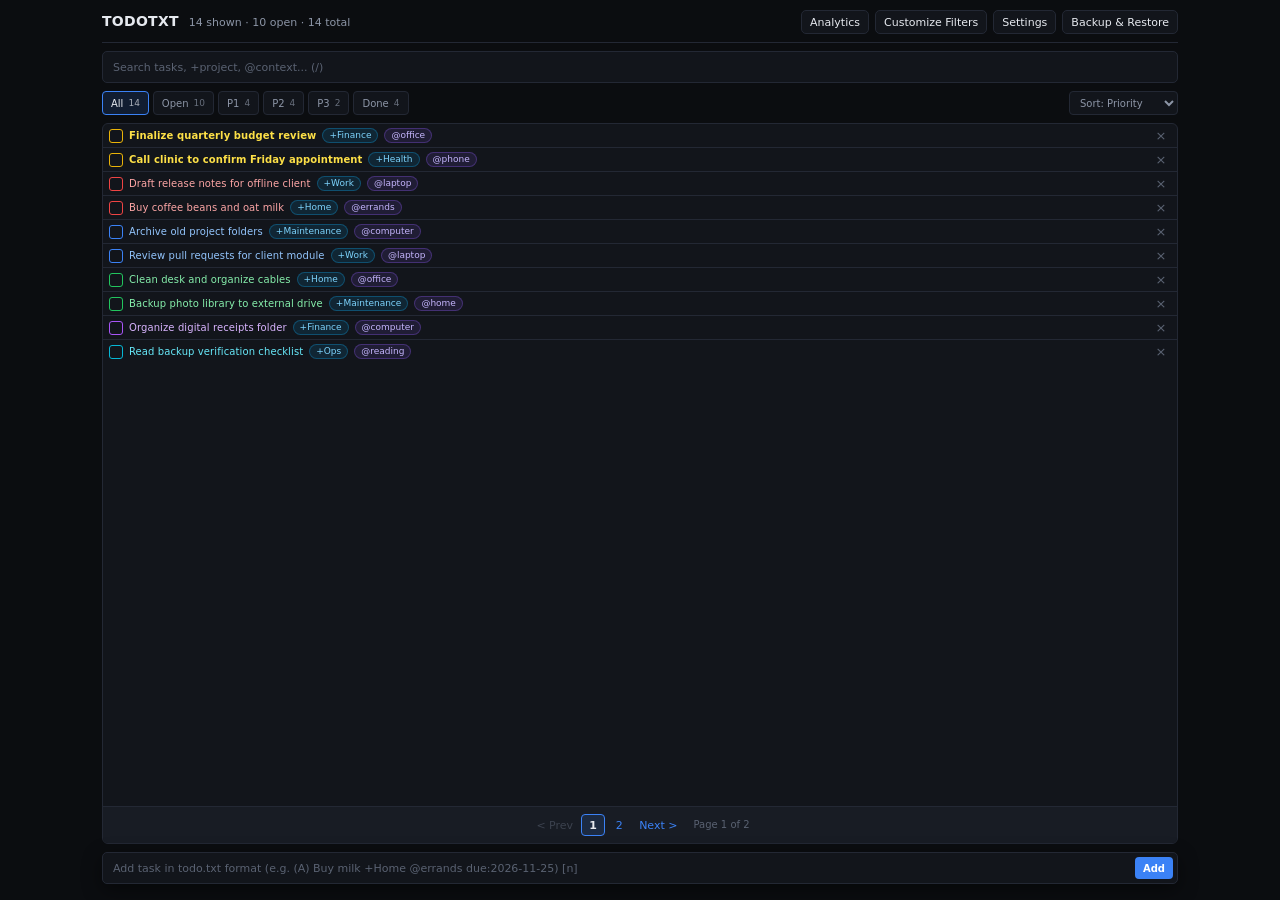
==== commit 0ce010d7: "refactor(ui): update task view and input layout Refactored task display to support clickable project" ====
--- a/public/TODOTXT.html
+++ b/public/TODOTXT.html
@@ -71,7 +71,7 @@
       min-height: 100%;
       display: flex;
       flex-direction: column;
-      padding: 10px 12px 24px;
+      padding: 10px 12px 16px;
       gap: 8px;
     }
 
@@ -177,19 +177,7 @@
       padding: 0;
     }
 
-    /* Controls Bar: Add + Search */
-    .controls-grid {
-      display: grid;
-      grid-template-columns: 1fr 240px;
-      gap: 6px;
-    }
-
-    @media (max-width: 680px) {
-      .controls-grid {
-        grid-template-columns: 1fr;
-      }
-    }
-
+    /* Search & Bottom Add Bar */
     .input-wrap {
       position: relative;
       display: flex;
@@ -426,16 +414,24 @@
       font-weight: 700;
     }
 
-    .task-content {
+    .task-main {
       flex: 1;
       min-width: 0;
+      display: flex;
+      flex-wrap: wrap;
+      align-items: center;
+      gap: 3px 6px;
+      padding: 2px 0;
+      cursor: text;
+    }
+
+    .task-content {
       font-size: 10px;
       line-height: 1.35;
       letter-spacing: 0.01em;
       color: var(--text-primary);
       cursor: text;
       word-break: break-word;
-      padding: 2px 0;
       text-align: left;
     }
 
@@ -446,6 +442,98 @@
     .task-row.completed .task-content {
       color: var(--text-muted) !important;
       text-decoration: line-through;
+    }
+
+    .tag-pill {
+      display: inline-flex;
+      align-items: center;
+      font-size: 9px;
+      line-height: 1;
+      font-weight: 500;
+      padding: 2px 6px;
+      border-radius: 9999px;
+      border: 1px solid transparent;
+      white-space: nowrap;
+      cursor: pointer;
+      transition: background-color 0.12s ease, border-color 0.12s ease, color 0.12s ease, opacity 0.12s ease;
+    }
+
+    .tag-pill.tag-project {
+      background-color: rgba(14, 165, 233, 0.12);
+      border-color: rgba(14, 165, 233, 0.32);
+      color: #7dd3fc;
+    }
+
+    .tag-pill.tag-project:hover {
+      background-color: rgba(14, 165, 233, 0.25);
+      border-color: rgba(56, 189, 248, 0.6);
+    }
+
+    .tag-pill.tag-project.active {
+      background-color: rgba(14, 165, 233, 0.32);
+      border-color: #38bdf8;
+      color: #e0f2fe;
+      font-weight: 600;
+    }
+
+    .tag-pill.tag-context {
+      background-color: rgba(139, 92, 246, 0.12);
+      border-color: rgba(139, 92, 246, 0.32);
+      color: #c4b5fd;
+    }
+
+    .tag-pill.tag-context:hover {
+      background-color: rgba(139, 92, 246, 0.25);
+      border-color: rgba(167, 139, 250, 0.6);
+    }
+
+    .tag-pill.tag-context.active {
+      background-color: rgba(139, 92, 246, 0.32);
+      border-color: #a78bfa;
+      color: #ede9fe;
+      font-weight: 600;
+    }
+
+    .task-row.completed .tag-pill:not(.active) {
+      opacity: 0.6;
+    }
+
+    .task-row.completed .tag-pill:hover {
+      opacity: 1;
+    }
+
+    .active-tag-chip {
+      display: inline-flex;
+      align-items: center;
+      gap: 4px;
+      height: 24px;
+      padding: 0 8px;
+      border-radius: 9999px;
+      font-size: 10px;
+      font-weight: 600;
+      border: 1px solid transparent;
+      white-space: nowrap;
+      transition: background-color 0.12s ease;
+    }
+
+    .active-tag-chip.project {
+      background-color: rgba(14, 165, 233, 0.2);
+      border-color: rgba(56, 189, 248, 0.6);
+      color: #bae6fd;
+    }
+
+    .active-tag-chip.project:hover {
+      background-color: rgba(14, 165, 233, 0.3);
+    }
+
+    .active-tag-chip.context {
+      background-color: rgba(139, 92, 246, 0.2);
+      border-color: rgba(167, 139, 250, 0.6);
+      color: #ddd6fe;
+    }
+
+    .active-tag-chip.context:hover {
+      background-color: rgba(139, 92, 246, 0.3);
     }
 
     .task-edit-wrap {
@@ -636,6 +724,14 @@
       white-space: nowrap;
     }
 
+    /* Bottom Add Bar */
+    .bottom-add-bar {
+      position: sticky;
+      bottom: 8px;
+      z-index: 10;
+      box-shadow: 0 6px 20px rgba(0, 0, 0, 0.45);
+    }
+
     /* Modals */
     .modal-backdrop {
       position: fixed;
@@ -654,7 +750,7 @@
 
     .modal {
       width: 100%;
-      max-width: 540px;
+      max-width: 560px;
       max-height: 88vh;
       overflow-y: auto;
       background-color: var(--bg-surface);
@@ -664,6 +760,10 @@
       display: flex;
       flex-direction: column;
       gap: 14px;
+    }
+
+    .modal-wide {
+      max-width: 760px;
     }
 
     .modal-header {
@@ -924,7 +1024,7 @@
 
     .backup-actions-grid {
       display: grid;
-      grid-template-columns: repeat(3, 1fr);
+      grid-template-columns: repeat(2, 1fr);
       gap: 6px;
     }
 
@@ -934,6 +1034,86 @@
       }
     }
 
+    .backup-summary-bar {
+      padding: 6px 9px;
+      background-color: var(--bg-canvas);
+      border: 1px solid var(--border-subtle);
+      border-radius: 5px;
+      font-size: 10px;
+      color: var(--text-secondary);
+      font-variant-numeric: tabular-nums;
+    }
+
+    /* Analytics Charts */
+    .stats-strip {
+      display: grid;
+      grid-template-columns: repeat(4, 1fr);
+      gap: 6px;
+    }
+
+    @media (max-width: 520px) {
+      .stats-strip {
+        grid-template-columns: repeat(2, 1fr);
+      }
+    }
+
+    .stat-box {
+      padding: 8px 10px;
+      background-color: var(--bg-canvas);
+      border: 1px solid var(--border-subtle);
+      border-radius: 5px;
+    }
+
+    .stat-label {
+      font-size: 10px;
+      color: var(--text-muted);
+    }
+
+    .stat-value {
+      font-size: 15px;
+      font-weight: 700;
+      font-variant-numeric: tabular-nums;
+      color: var(--text-primary);
+      margin-top: 2px;
+    }
+
+    .chart-card {
+      padding: 10px 12px;
+      background-color: var(--bg-canvas);
+      border: 1px solid var(--border-subtle);
+      border-radius: 6px;
+      display: flex;
+      flex-direction: column;
+      gap: 8px;
+    }
+
+    .chart-title {
+      font-size: 11px;
+      font-weight: 600;
+      color: var(--text-primary);
+      display: flex;
+      align-items: center;
+      justify-content: space-between;
+      gap: 8px;
+    }
+
+    .chart-legend {
+      display: flex;
+      align-items: center;
+      gap: 10px;
+      font-size: 10px;
+      color: var(--text-secondary);
+      font-weight: 400;
+    }
+
+    .legend-dot {
+      display: inline-block;
+      width: 8px;
+      height: 8px;
+      border-radius: 2px;
+      margin-right: 4px;
+    }
+
     .divider {
       height: 1px;
       background-color: var(--border-subtle);
@@ -942,7 +1122,7 @@
     /* Toast Notification */
     .toast {
       position: fixed;
-      bottom: 14px;
+      bottom: 48px;
       right: 14px;
       background-color: var(--bg-elevated);
       border: 1px solid var(--border-strong);
@@ -985,43 +1165,31 @@
         <span class="task-summary" id="taskSummary">0 tasks</span>
       </div>
       <div class="topbar-actions">
+        <button type="button" class="btn btn-sm" id="openAnalyticsBtn" title="View task completion trends and project distribution">Analytics</button>
         <button type="button" class="btn btn-sm" id="openFiltersBtn" title="Customize filter buttons">Customize Filters</button>
         <button type="button" class="btn btn-sm" id="openSettingsBtn" title="Theme, pagination, and priority color settings">Settings</button>
         <button type="button" class="btn btn-sm" id="openBackupBtn" title="Export or restore local backup">Backup &amp; Restore</button>
       </div>
     </header>
 
-    <!-- Add & Search Inputs -->
-    <div class="controls-grid">
-      <form class="input-wrap" id="addForm">
-        <input
-          type="text"
-          id="addInput"
-          class="text-input"
-          placeholder="Add task in todo.txt format (e.g. (A) Buy milk +Home @errands due:2026-11-25)"
-          autocomplete="off"
-          aria-label="New task in todo.txt format"
-        />
-        <button type="submit" class="input-action-btn">Add</button>
-      </form>
-
-      <div class="input-wrap">
-        <input
-          type="text"
-          id="searchInput"
-          class="text-input"
-          placeholder="Search tasks, +project, @context... (/)"
-          autocomplete="off"
-          aria-label="Search tasks"
-        />
-        <button type="button" id="clearSearchBtn" class="clear-search-btn" aria-label="Clear search">&times;</button>
-      </div>
+    <!-- Search Input (Top) -->
+    <div class="input-wrap">
+      <input
+        type="text"
+        id="searchInput"
+        class="text-input"
+        placeholder="Search tasks, +project, @context... (/)"
+        autocomplete="off"
+        aria-label="Search tasks"
+      />
+      <button type="button" id="clearSearchBtn" class="clear-search-btn" aria-label="Clear search">&times;</button>
     </div>
 
     <!-- Filter Buttons & Sort -->
     <div class="filter-toolbar">
       <div class="filter-buttons-scroll" id="filterButtonsContainer" role="tablist" aria-label="Task filters"></div>
       <div class="filter-tools">
+        <button type="button" id="activeTagChip" class="active-tag-chip" style="display:none;"></button>
         <select id="sortSelect" class="select-compact" aria-label="Sort tasks">
           <option value="priority">Sort: Priority</option>
           <option value="added">Sort: Order</option>
@@ -1042,6 +1210,53 @@
       </div>
       <nav class="pagination-bar" id="paginationBar" aria-label="Task pages" style="display: none;"></nav>
     </main>
+
+    <!-- Add Task Input (Bottom Only) -->
+    <form class="input-wrap bottom-add-bar" id="addForm">
+      <input
+        type="text"
+        id="addInput"
+        class="text-input"
+        placeholder="Add task in todo.txt format (e.g. (A) Buy milk +Home @errands due:2026-11-25) [n]"
+        autocomplete="off"
+        aria-label="New task in todo.txt format"
+      />
+      <button type="submit" class="input-action-btn">Add</button>
+    </form>
+  </div>
+
+  <!-- Analytics Modal -->
+  <div class="modal-backdrop" id="analyticsModal" role="dialog" aria-modal="true" aria-labelledby="analyticsModalTitle">
+    <div class="modal modal-wide">
+      <div class="modal-header">
+        <h2 class="modal-title" id="analyticsModalTitle">Task Analytics</h2>
+        <button type="button" class="btn btn-sm btn-icon" id="closeAnalyticsBtn" aria-label="Close">&times;</button>
+      </div>
+
+      <div class="stats-strip" id="analyticsSummaryStrip"></div>
+
+      <div class="chart-card">
+        <div class="chart-title">
+          <span>Completion Trends Over Time</span>
+          <span class="chart-legend">
+            <span><span class="legend-dot" style="background: var(--success);"></span>Completed</span>
+            <span><span class="legend-dot" style="background: var(--accent);"></span>Created</span>
+          </span>
+        </div>
+        <div id="trendChartContainer"></div>
+      </div>
+
+      <div class="chart-card">
+        <div class="chart-title">
+          <span>Project Distribution</span>
+          <span class="chart-legend">
+            <span><span class="legend-dot" style="background: var(--accent);"></span>Open</span>
+            <span><span class="legend-dot" style="background: var(--success);"></span>Done</span>
+          </span>
+        </div>
+        <div id="projectChartContainer"></div>
+      </div>
+    </div>
   </div>
 
   <!-- Settings Modal -->
@@ -1052,7 +1267,6 @@
         <button type="button" class="btn btn-sm btn-icon" id="closeSettingsBtn" aria-label="Close">&times;</button>
       </div>
 
-      <!-- Theme Section -->
       <div class="modal-section">
         <div class="modal-label">Theme</div>
         <div class="theme-grid" id="themeGrid"></div>
@@ -1060,7 +1274,6 @@
 
       <div class="divider"></div>
 
-      <!-- Pagination Section -->
       <div class="modal-section">
         <div class="modal-label">Pagination</div>
         <div class="setting-row">
@@ -1081,7 +1294,6 @@
 
       <div class="divider"></div>
 
-      <!-- Checkbox Priority Colors -->
       <div class="modal-section">
         <div style="display:flex; align-items:center; justify-content:space-between;">
           <span class="modal-label">Checkbox Priority Colors (A–F)</span>
@@ -1101,7 +1313,6 @@
 
       <div class="divider"></div>
 
-      <!-- Priority Font Colors (A-F) -->
       <div class="modal-section">
         <div style="display:flex; align-items:center; justify-content:space-between;">
           <span class="modal-label">Priority Font Colors (A–F)</span>
@@ -1183,14 +1394,16 @@
       </div>
 
       <div class="modal-section">
+        <div class="backup-summary-bar" id="backupSummaryBar"></div>
         <div class="modal-label">Export Data</div>
         <div class="backup-actions-grid">
+          <button type="button" class="btn btn-sm btn-primary" id="exportJsonBtn">Export Full Backup (.json)</button>
+          <button type="button" class="btn btn-sm" id="exportSettingsJsonBtn">Export Settings &amp; Views (.json)</button>
           <button type="button" class="btn btn-sm" id="exportTxtBtn">Export todo.txt</button>
-          <button type="button" class="btn btn-sm" id="exportJsonBtn">Export Full JSON</button>
           <button type="button" class="btn btn-sm" id="copyRawBtn">Copy todo.txt</button>
         </div>
         <p class="modal-help">
-          <code>todo.txt</code> exports standard plain-text lines compatible with any todo.txt app. Full JSON includes tasks, custom filter buttons, and settings.
+          <strong>Full Backup (.json)</strong> saves all tasks, custom filter views, theme, pagination, and priority colors. <strong>Settings &amp; Views (.json)</strong> saves only your custom views and settings.
         </p>
       </div>
 
@@ -1198,18 +1411,22 @@
 
       <div class="modal-section">
         <div class="modal-label">Restore / Import</div>
-        <div style="display:flex; gap:6px; flex-wrap:wrap;">
+        <div style="display:flex; gap:6px; flex-wrap:wrap; align-items:center;">
           <button type="button" class="btn btn-sm" id="pickFileBtn">Import .txt or .json File</button>
           <input type="file" id="importFileInput" class="hidden-file-input" accept=".txt,.json,text/plain,application/json" />
           <select id="importModeSelect" class="select-compact" aria-label="Import mode">
-            <option value="merge">Mode: Merge unique</option>
-            <option value="replace">Mode: Replace all</option>
+            <option value="merge">Tasks: Merge unique</option>
+            <option value="replace">Tasks: Replace all</option>
           </select>
         </div>
-        <textarea id="pasteImportTextarea" class="field-textarea" placeholder="Or paste raw todo.txt lines here (one task per line)..."></textarea>
+        <label style="display:flex; align-items:center; gap:6px; font-size:10px; color:var(--text-secondary); cursor:pointer;">
+          <input type="checkbox" id="restoreSettingsOnImport" checked style="width:14px; height:14px; accent-color:var(--accent);" />
+          <span>Restore settings &amp; custom filter views when importing a .json backup</span>
+        </label>
+        <textarea id="pasteImportTextarea" class="field-textarea" placeholder="Or paste raw todo.txt lines or JSON backup here..."></textarea>
         <div style="display:flex; justify-content:space-between; align-items:center; gap:8px;">
           <button type="button" class="btn btn-sm btn-danger" id="clearCompletedBtn">Purge Completed</button>
-          <button type="button" class="btn btn-sm btn-primary" id="applyPasteImportBtn">Import Pasted Lines</button>
+          <button type="button" class="btn btn-sm btn-primary" id="applyPasteImportBtn">Import Pasted Data</button>
         </div>
       </div>
     </div>
@@ -1371,8 +1588,10 @@
         '(D) 2026-11-18 Backup photo library to external drive +Maintenance @home',
         '(E) 2026-11-18 Organize digital receipts folder +Finance @computer',
         '(F) 2026-11-17 Read backup verification checklist +Ops @reading',
-        '2026-11-17 Water indoor plants +Home @errands',
-        'x 2026-11-22 2026-11-15 Sync local storage export test +Work @laptop'
+        'x 2026-11-24 2026-11-21 Ship offline backup validator +Work @laptop',
+        'x 2026-11-23 2026-11-19 Pay monthly utility bills +Finance @computer',
+        'x 2026-11-22 2026-11-15 Sync local storage export test +Work @laptop',
+        'x 2026-11-20 2026-11-17 Clean inbox and archive receipts +Home @computer'
       ];
 
       var state = {
@@ -1380,6 +1599,7 @@
         filters: [],
         activeFilterId: 'f_all',
         searchQuery: '',
+        selectedTag: null,
         sortBy: 'priority',
         pageSize: 10,
         currentPage: 1,
@@ -1465,9 +1685,15 @@
         for (var i = 0; i < tokens.length; i++) {
           var tok = tokens[i];
           if (/^\+\S+/.test(tok)) {
-            projects.push(tok.slice(1));
+            var pVal = tok.slice(1);
+            if (!projects.some(function (ex) { return ex.toLowerCase() === pVal.toLowerCase(); })) {
+              projects.push(pVal);
+            }
           } else if (/^@\S+/.test(tok)) {
-            contexts.push(tok.slice(1));
+            var cVal = tok.slice(1);
+            if (!contexts.some(function (ex) { return ex.toLowerCase() === cVal.toLowerCase(); })) {
+              contexts.push(cVal);
+            }
           } else if (/^[a-zA-Z][a-zA-Z0-9_-]*:[^\s]+$/.test(tok) && !/^https?:\/\//i.test(tok)) {
             var colonIdx = tok.indexOf(':');
             var k = tok.slice(0, colonIdx).toLowerCase();
@@ -1478,8 +1704,10 @@
           }
         }
 
-        var content = contentParts.join(' ').trim();
-        if (!content) {
+        var content = '';
+        if (contentParts.length > 0) {
+          content = contentParts.join(' ').trim();
+        } else if (projects.length === 0 && contexts.length === 0) {
           content = remaining || text;
         }
 
@@ -1620,21 +1848,46 @@
         return migrated;
       }
 
+      function buildSettingsSnapshot() {
+        return {
+          activeFilterId: state.activeFilterId,
+          sortBy: state.sortBy,
+          pageSize: state.pageSize,
+          theme: state.theme,
+          boldPriorityA: state.boldPriorityA,
+          colorizeCheckboxes: state.colorizeCheckboxes,
+          priorityColors: state.priorityColors,
+          colorizeText: state.colorizeText,
+          priorityTextColors: state.priorityTextColors
+        };
+      }
+
+      function applyImportedConfig(obj) {
+        if (Array.isArray(obj.filters) && obj.filters.length > 0) {
+          state.filters = migrateFiltersIfNeeded(obj.filters);
+        }
+        var s = obj.settings || obj;
+        if (s.activeFilterId) state.activeFilterId = s.activeFilterId;
+        if (s.sortBy) state.sortBy = s.sortBy;
+        if (typeof s.pageSize === 'number' && s.pageSize >= 1) {
+          state.pageSize = Math.min(500, Math.floor(s.pageSize));
+        }
+        if (s.theme && THEMES[s.theme]) {
+          state.theme = s.theme;
+          applyTheme(s.theme);
+        }
+        if (typeof s.boldPriorityA === 'boolean') state.boldPriorityA = s.boldPriorityA;
+        if (typeof s.colorizeCheckboxes === 'boolean') state.colorizeCheckboxes = s.colorizeCheckboxes;
+        if (s.priorityColors) state.priorityColors = Object.assign({}, DEFAULT_PRIORITY_COLORS, s.priorityColors);
+        if (typeof s.colorizeText === 'boolean') state.colorizeText = s.colorizeText;
+        if (s.priorityTextColors) state.priorityTextColors = Object.assign({}, DEFAULT_TEXT_COLORS, s.priorityTextColors);
+      }
+
       function saveState() {
         try {
           localStorage.setItem(STORAGE_KEYS.TASKS, JSON.stringify(state.tasks));
           localStorage.setItem(STORAGE_KEYS.FILTERS, JSON.stringify(state.filters));
-          localStorage.setItem(STORAGE_KEYS.SETTINGS, JSON.stringify({
-            activeFilterId: state.activeFilterId,
-            sortBy: state.sortBy,
-            pageSize: state.pageSize,
-            theme: state.theme,
-            boldPriorityA: state.boldPriorityA,
-            colorizeCheckboxes: state.colorizeCheckboxes,
-            priorityColors: state.priorityColors,
-            colorizeText: state.colorizeText,
-            priorityTextColors: state.priorityTextColors
-          }));
+          localStorage.setItem(STORAGE_KEYS.SETTINGS, JSON.stringify(buildSettingsSnapshot()));
           localStorage.setItem(STORAGE_KEYS.INIT, '1');
         } catch (err) {
           showToast('Storage warning: could not persist locally.');
@@ -1665,22 +1918,7 @@
           }
 
           if (rawSettings) {
-            var s = JSON.parse(rawSettings);
-            if (s.activeFilterId) state.activeFilterId = s.activeFilterId;
-            if (s.sortBy) state.sortBy = s.sortBy;
-            if (typeof s.pageSize === 'number' && s.pageSize >= 1) {
-              state.pageSize = Math.min(500, Math.floor(s.pageSize));
-            }
-            if (s.theme && THEMES[s.theme]) state.theme = s.theme;
-            if (typeof s.boldPriorityA === 'boolean') state.boldPriorityA = s.boldPriorityA;
-            if (typeof s.colorizeCheckboxes === 'boolean') state.colorizeCheckboxes = s.colorizeCheckboxes;
-            if (s.priorityColors && typeof s.priorityColors === 'object') {
-              state.priorityColors = Object.assign({}, DEFAULT_PRIORITY_COLORS, s.priorityColors);
-            }
-            if (typeof s.colorizeText === 'boolean') state.colorizeText = s.colorizeText;
-            if (s.priorityTextColors && typeof s.priorityTextColors === 'object') {
-              state.priorityTextColors = Object.assign({}, DEFAULT_TEXT_COLORS, s.priorityTextColors);
-            }
+            applyImportedConfig({ settings: JSON.parse(rawSettings) });
           }
 
           if (rawFilters) {
@@ -1703,12 +1941,22 @@
         var activeFilter = state.filters.find(function (f) { return f.id === state.activeFilterId; });
         var filterQuery = activeFilter ? activeFilter.query : '';
         var search = state.searchQuery.trim().toLowerCase();
+        var tagLower = state.selectedTag ? state.selectedTag.toLowerCase() : null;
 
         var enriched = [];
         for (var i = 0; i < state.tasks.length; i++) {
           var task = state.tasks[i];
           var parsed = parseTodoLine(task.raw);
           if (!matchesQuery(parsed, filterQuery)) continue;
+          if (tagLower) {
+            if (tagLower.charAt(0) === '+') {
+              var targetProj = tagLower.slice(1);
+              if (!parsed.projects.some(function (p) { return p.toLowerCase() === targetProj; })) continue;
+            } else if (tagLower.charAt(0) === '@') {
+              var targetCtx = tagLower.slice(1);
+              if (!parsed.contexts.some(function (c) { return c.toLowerCase() === targetCtx; })) continue;
+            }
+          }
           if (search && parsed.raw.toLowerCase().indexOf(search) === -1) continue;
           enriched.push({ task: task, parsed: parsed, index: i });
         }
@@ -1724,7 +1972,9 @@
             return a.index - b.index;
           }
           if (state.sortBy === 'alpha') {
-            return a.parsed.content.localeCompare(b.parsed.content);
+            var ta = a.parsed.content || a.parsed.raw;
+            var tb = b.parsed.content || b.parsed.raw;
+            return ta.localeCompare(tb);
           }
           if (state.sortBy === 'due') {
             if (a.parsed.completed !== b.parsed.completed) {
@@ -1910,7 +2160,7 @@
         if (items.length === 0) {
           emptyEl.style.display = 'block';
           document.getElementById('emptyMessage').textContent = total === 0
-            ? 'No tasks yet. Add one above in todo.txt format.'
+            ? 'No tasks yet. Add one below in todo.txt format.'
             : 'No tasks match this filter or search.';
           renderPagination(0, 1);
           return;
@@ -2098,21 +2348,65 @@
               editInput.setSelectionRange(editInput.value.length, editInput.value.length);
             }, 0);
           } else {
-            var contentBtn = document.createElement('button');
-            contentBtn.type = 'button';
-            var isBoldA = state.boldPriorityA && parsed.priority === 'A';
-            contentBtn.className = 'task-content' + (isBoldA ? ' priority-a' : '');
-            contentBtn.textContent = parsed.content;
-            contentBtn.title = 'Click to edit task';
-            var textColor = getTextColorForTask(parsed);
-            if (textColor) {
-              contentBtn.style.color = textColor;
-            }
-            contentBtn.addEventListener('click', function () {
+            var mainWrap = document.createElement('div');
+            mainWrap.className = 'task-main';
+            mainWrap.title = 'Click to edit task';
+            mainWrap.addEventListener('click', function () {
               state.editingTaskId = task.id;
               renderTasks();
             });
-            li.appendChild(contentBtn);
+
+            if (parsed.content) {
+              var contentBtn = document.createElement('button');
+              contentBtn.type = 'button';
+              var isBoldA = state.boldPriorityA && parsed.priority === 'A';
+              contentBtn.className = 'task-content' + (isBoldA ? ' priority-a' : '');
+              contentBtn.textContent = parsed.content;
+              var textColor = getTextColorForTask(parsed);
+              if (textColor) {
+                contentBtn.style.color = textColor;
+              }
+              contentBtn.addEventListener('click', function (e) {
+                e.stopPropagation();
+                state.editingTaskId = task.id;
+                renderTasks();
+              });
+              mainWrap.appendChild(contentBtn);
+            }
+
+            parsed.projects.forEach(function (proj) {
+              var tag = '+' + proj;
+              var isTagActive = Boolean(state.selectedTag && state.selectedTag.toLowerCase() === tag.toLowerCase());
+              var pill = document.createElement('button');
+              pill.type = 'button';
+              pill.className = 'tag-pill tag-project' + (isTagActive ? ' active' : '');
+              pill.textContent = tag;
+              pill.setAttribute('aria-pressed', isTagActive ? 'true' : 'false');
+              pill.title = isTagActive ? 'Clear ' + tag + ' filter' : 'Filter by ' + tag;
+              pill.addEventListener('click', function (e) {
+                e.stopPropagation();
+                handleTagClick(tag);
+              });
+              mainWrap.appendChild(pill);
+            });
+
+            parsed.contexts.forEach(function (ctx) {
+              var tag = '@' + ctx;
+              var isTagActive = Boolean(state.selectedTag && state.selectedTag.toLowerCase() === tag.toLowerCase());
+              var pill = document.createElement('button');
+              pill.type = 'button';
+              pill.className = 'tag-pill tag-context' + (isTagActive ? ' active' : '');
+              pill.textContent = tag;
+              pill.setAttribute('aria-pressed', isTagActive ? 'true' : 'false');
+              pill.title = isTagActive ? 'Clear ' + tag + ' filter' : 'Filter by ' + tag;
+              pill.addEventListener('click', function (e) {
+                e.stopPropagation();
+                handleTagClick(tag);
+              });
+              mainWrap.appendChild(pill);
+            });
+
+            li.appendChild(mainWrap);
           }
 
           var removeBtn = document.createElement('button');
@@ -2159,6 +2453,126 @@
           toast.classList.remove('visible');
           state.undoSnapshot = null;
         }, 4000);
+      }
+
+      function renderAnalyticsModal() {
+        var parsedList = state.tasks.map(function (t) { return parseTodoLine(t.raw); });
+        var total = parsedList.length;
+        var doneCount = parsedList.filter(function (p) { return p.completed; }).length;
+        var openCount = total - doneCount;
+        var rate = total > 0 ? Math.round((doneCount / total) * 100) : 0;
+
+        var strip = document.getElementById('analyticsSummaryStrip');
+        strip.innerHTML =
+          '<div class="stat-box"><div class="stat-label">Total Tasks</div><div class="stat-value">' + total + '</div></div>' +
+          '<div class="stat-box"><div class="stat-label">Open</div><div class="stat-value">' + openCount + '</div></div>' +
+          '<div class="stat-box"><div class="stat-label">Completed</div><div class="stat-value">' + doneCount + '</div></div>' +
+          '<div class="stat-box"><div class="stat-label">Completion Rate</div><div class="stat-value">' + rate + '%</div></div>';
+
+        // Completion Trends by Date
+        var dateMap = {};
+        parsedList.forEach(function (p) {
+          if (p.creationDate) {
+            if (!dateMap[p.creationDate]) dateMap[p.creationDate] = { created: 0, completed: 0 };
+            dateMap[p.creationDate].created++;
+          }
+          if (p.completed && p.completionDate) {
+            if (!dateMap[p.completionDate]) dateMap[p.completionDate] = { created: 0, completed: 0 };
+            dateMap[p.completionDate].completed++;
+          }
+        });
+
+        var dates = Object.keys(dateMap).sort();
+        var trendEl = document.getElementById('trendChartContainer');
+        if (dates.length === 0) {
+          trendEl.innerHTML = '<div class="modal-help">Add YYYY-MM-DD creation or completion dates to tasks to visualize trends over time.</div>';
+        } else {
+          var w = 680;
+          var h = 170;
+          var padL = 28;
+          var padR = 14;
+          var padT = 12;
+          var padB = 26;
+          var plotW = w - padL - padR;
+          var plotH = h - padT - padB;
+          var maxVal = 1;
+          dates.forEach(function (d) {
+            maxVal = Math.max(maxVal, dateMap[d].created, dateMap[d].completed);
+          });
+
+          var groupW = plotW / dates.length;
+          var barW = Math.max(4, Math.min(18, groupW * 0.34));
+          var svgParts = ['<svg viewBox="0 0 ' + w + ' ' + h + '" width="100%" height="170" style="display:block;">'];
+
+          for (var g = 0; g <= 2; g++) {
+            var gy = padT + (plotH * g) / 2;
+            var gLabel = Math.round(maxVal * (1 - g / 2));
+            svgParts.push('<line x1="' + padL + '" y1="' + gy + '" x2="' + (w - padR) + '" y2="' + gy + '" stroke="var(--border-subtle)" stroke-dasharray="3 3"/>');
+            svgParts.push('<text x="' + (padL - 5) + '" y="' + (gy + 3) + '" text-anchor="end" fill="var(--text-muted)" font-size="9" font-family="var(--font-mono)">' + gLabel + '</text>');
+          }
+
+          dates.forEach(function (d, idx) {
+            var cx = padL + idx * groupW + groupW / 2;
+            var createdH = (dateMap[d].created / maxVal) * plotH;
+            var completedH = (dateMap[d].completed / maxVal) * plotH;
+
+            svgParts.push('<rect x="' + (cx - barW - 1) + '" y="' + (padT + plotH - createdH) + '" width="' + barW + '" height="' + createdH + '" rx="2" fill="var(--accent)"><title>' + d + ' Created: ' + dateMap[d].created + '</title></rect>');
+            svgParts.push('<rect x="' + (cx + 1) + '" y="' + (padT + plotH - completedH) + '" width="' + barW + '" height="' + completedH + '" rx="2" fill="var(--success)"><title>' + d + ' Completed: ' + dateMap[d].completed + '</title></rect>');
+
+            if (dates.length <= 10 || idx % Math.ceil(dates.length / 8) === 0 || idx === dates.length - 1) {
+              svgParts.push('<text x="' + cx + '" y="' + (h - 6) + '" text-anchor="middle" fill="var(--text-muted)" font-size="9" font-family="var(--font-mono)">' + d.slice(5) + '</text>');
+            }
+          });
+
+          svgParts.push('</svg>');
+          trendEl.innerHTML = svgParts.join('');
+        }
+
+        // Project Distribution
+        var projMap = {};
+        parsedList.forEach(function (p) {
+          var keys = p.projects.length > 0 ? p.projects : ['No Project'];
+          keys.forEach(function (proj) {
+            if (!projMap[proj]) projMap[proj] = { open: 0, done: 0 };
+            if (p.completed) projMap[proj].done++;
+            else projMap[proj].open++;
+          });
+        });
+
+        var projList = Object.keys(projMap)
+          .map(function (name) {
+            return {
+              name: name,
+              open: projMap[name].open,
+              done: projMap[name].done,
+              total: projMap[name].open + projMap[name].done
+            };
+          })
+          .sort(function (a, b) { return b.total - a.total; })
+          .slice(0, 10);
+
+        var projEl = document.getElementById('projectChartContainer');
+        if (projList.length === 0) {
+          projEl.innerHTML = '<div class="modal-help">No tasks available to group by project.</div>';
+        } else {
+          var maxProj = Math.max.apply(null, projList.map(function (p) { return p.total; })) || 1;
+          var rowsHtml = projList.map(function (p) {
+            var openPct = (p.open / maxProj) * 100;
+            var donePct = (p.done / maxProj) * 100;
+            var label = p.name === 'No Project' ? '(No Project)' : '+' + p.name;
+            return (
+              '<div style="display:grid; grid-template-columns:110px 1fr 48px; align-items:center; gap:8px; margin-bottom:6px; font-size:10px;">' +
+                '<span style="color:var(--text-secondary); overflow:hidden; text-overflow:ellipsis; white-space:nowrap;">' + label + '</span>' +
+                '<div style="height:10px; background:var(--bg-surface); border-radius:3px; overflow:hidden; display:flex;">' +
+                  '<div style="width:' + openPct + '%; background:var(--accent);" title="Open: ' + p.open + '"></div>' +
+                  '<div style="width:' + donePct + '%; background:var(--success);" title="Done: ' + p.done + '"></div>' +
+                '</div>' +
+                '<span style="text-align:right; color:var(--text-muted); font-variant-numeric:tabular-nums;">' + p.open + '/' + p.total + '</span>' +
+              '</div>'
+            );
+          }).join('');
+          projEl.innerHTML = rowsHtml;
+        }
       }
 
       function renderThemeGrid() {
@@ -2403,8 +2817,83 @@
         showToast('Imported ' + clean.length + ' task(s).');
       }
 
+      function handleBackupPayloadImport(text, mode, restoreSettings) {
+        var trimmed = String(text || '').trim();
+        if (!trimmed) return false;
+
+        if (trimmed.charAt(0) === '{') {
+          try {
+            var obj = JSON.parse(trimmed);
+            var restoredSettings = false;
+            if (restoreSettings && (obj.filters || obj.settings || obj.theme || obj.pageSize || obj.priorityColors || obj.priorityTextColors)) {
+              applyImportedConfig(obj);
+              restoredSettings = true;
+            }
+            if (Array.isArray(obj.tasks) && obj.tasks.length > 0) {
+              var lines = obj.tasks.map(function (t) { return typeof t === 'string' ? t : t.raw; });
+              importLines(lines, mode);
+              if (restoredSettings) {
+                showToast('Restored tasks, custom views, and settings');
+              }
+              return true;
+            }
+            if (restoredSettings) {
+              saveState();
+              render();
+              showToast('Restored settings and custom filter views');
+              return true;
+            }
+          } catch (err) {
+            // fallback to plain todo.txt lines
+          }
+        }
+
+        importLines(trimmed.split(/\r?\n/), mode);
+        return true;
+      }
+
+      function updateBackupSummary() {
+        var bar = document.getElementById('backupSummaryBar');
+        if (!bar) return;
+        bar.textContent = 'Ready to back up: ' + state.tasks.length + ' tasks · ' + state.filters.length + ' filter views · theme (' + (THEMES[state.theme] ? THEMES[state.theme].label : state.theme) + '), pagination & colors';
+      }
+
+      function renderActiveTagChip() {
+        var chip = document.getElementById('activeTagChip');
+        if (!chip) return;
+        if (!state.selectedTag) {
+          chip.style.display = 'none';
+          chip.innerHTML = '';
+          return;
+        }
+        var isProj = state.selectedTag.charAt(0) === '+';
+        chip.className = 'active-tag-chip ' + (isProj ? 'project' : 'context');
+        chip.title = 'Clear ' + state.selectedTag + ' filter';
+        chip.innerHTML = '';
+        var lbl = document.createElement('span');
+        lbl.textContent = state.selectedTag;
+        var closeSpan = document.createElement('span');
+        closeSpan.innerHTML = '&times;';
+        chip.appendChild(lbl);
+        chip.appendChild(closeSpan);
+        chip.style.display = 'inline-flex';
+      }
+
+      function handleTagClick(tag) {
+        if (state.selectedTag && state.selectedTag.toLowerCase() === tag.toLowerCase()) {
+          state.selectedTag = null;
+        } else {
+          state.selectedTag = tag;
+        }
+        state.currentPage = 1;
+        state.editingTaskId = null;
+        renderActiveTagChip();
+        renderTasks();
+      }
+
       function render() {
         document.getElementById('sortSelect').value = state.sortBy;
+        renderActiveTagChip();
         renderFilterButtons();
         renderTasks();
       }
@@ -2441,6 +2930,13 @@
           searchInput.focus();
         });
 
+        document.getElementById('activeTagChip').addEventListener('click', function () {
+          state.selectedTag = null;
+          state.currentPage = 1;
+          renderActiveTagChip();
+          renderTasks();
+        });
+
         document.getElementById('sortSelect').addEventListener('change', function (e) {
           state.sortBy = e.target.value;
           state.currentPage = 1;
@@ -2450,6 +2946,7 @@
 
         document.getElementById('resetFilterBtn').addEventListener('click', function () {
           state.searchQuery = '';
+          state.selectedTag = null;
           state.currentPage = 1;
           searchInput.value = '';
           clearSearchBtn.classList.remove('visible');
@@ -2469,6 +2966,19 @@
             render();
             document.getElementById('toast').classList.remove('visible');
           }
+        });
+
+        // Analytics Modal
+        var analyticsModal = document.getElementById('analyticsModal');
+        document.getElementById('openAnalyticsBtn').addEventListener('click', function () {
+          renderAnalyticsModal();
+          analyticsModal.classList.add('open');
+        });
+        document.getElementById('closeAnalyticsBtn').addEventListener('click', function () {
+          analyticsModal.classList.remove('open');
+        });
+        analyticsModal.addEventListener('click', function (e) {
+          if (e.target === analyticsModal) analyticsModal.classList.remove('open');
         });
 
         // Settings Modal
@@ -2599,6 +3109,7 @@
         // Backup Modal
         var backupModal = document.getElementById('backupModal');
         document.getElementById('openBackupBtn').addEventListener('click', function () {
+          updateBackupSummary();
           backupModal.classList.add('open');
         });
         document.getElementById('closeBackupBtn').addEventListener('click', function () {
@@ -2616,21 +3127,26 @@
 
         document.getElementById('exportJsonBtn').addEventListener('click', function () {
           var payload = JSON.stringify({
-            version: 1,
+            version: 2,
             exportedAt: new Date().toISOString(),
             tasks: state.tasks,
             filters: state.filters,
-            sortBy: state.sortBy,
-            pageSize: state.pageSize,
-            theme: state.theme,
-            boldPriorityA: state.boldPriorityA,
-            colorizeCheckboxes: state.colorizeCheckboxes,
-            priorityColors: state.priorityColors,
-            colorizeText: state.colorizeText,
-            priorityTextColors: state.priorityTextColors
+            settings: buildSettingsSnapshot()
           }, null, 2);
-          downloadFile('todotxt_backup_' + todayISO() + '.json', payload, 'application/json;charset=utf-8');
-          showToast('Exported full JSON backup');
+          downloadFile('todotxt_full_backup_' + todayISO() + '.json', payload, 'application/json;charset=utf-8');
+          showToast('Exported full backup (tasks, views & settings)');
+        });
+
+        document.getElementById('exportSettingsJsonBtn').addEventListener('click', function () {
+          var payload = JSON.stringify({
+            version: 2,
+            type: 'settings_and_views',
+            exportedAt: new Date().toISOString(),
+            filters: state.filters,
+            settings: buildSettingsSnapshot()
+          }, null, 2);
+          downloadFile('todotxt_settings_views_' + todayISO() + '.json', payload, 'application/json;charset=utf-8');
+          showToast('Exported settings & custom views');
         });
 
         document.getElementById('copyRawBtn').addEventListener('click', function () {
@@ -2656,35 +3172,8 @@
           reader.onload = function (ev) {
             var text = String(ev.target.result || '');
             var mode = document.getElementById('importModeSelect').value;
-
-            if (file.name.toLowerCase().endsWith('.json') || text.trim().startsWith('{')) {
-              try {
-                var obj = JSON.parse(text);
-                if (Array.isArray(obj.tasks)) {
-                  var lines = obj.tasks.map(function (t) { return typeof t === 'string' ? t : t.raw; });
-                  if (mode === 'replace') {
-                    if (Array.isArray(obj.filters) && obj.filters.length > 0) state.filters = migrateFiltersIfNeeded(obj.filters);
-                    if (typeof obj.pageSize === 'number' && obj.pageSize >= 1) state.pageSize = obj.pageSize;
-                    if (obj.theme && THEMES[obj.theme]) {
-                      state.theme = obj.theme;
-                      applyTheme(obj.theme);
-                    }
-                    if (typeof obj.boldPriorityA === 'boolean') state.boldPriorityA = obj.boldPriorityA;
-                    if (typeof obj.colorizeCheckboxes === 'boolean') state.colorizeCheckboxes = obj.colorizeCheckboxes;
-                    if (obj.priorityColors) state.priorityColors = Object.assign({}, DEFAULT_PRIORITY_COLORS, obj.priorityColors);
-                    if (typeof obj.colorizeText === 'boolean') state.colorizeText = obj.colorizeText;
-                    if (obj.priorityTextColors) state.priorityTextColors = Object.assign({}, DEFAULT_TEXT_COLORS, obj.priorityTextColors);
-                  }
-                  importLines(lines, mode);
-                  backupModal.classList.remove('open');
-                  return;
-                }
-              } catch (err) {
-                // fallback to line import
-              }
-            }
-
-            importLines(text.split(/\r?\n/), mode);
+            var restoreSettings = document.getElementById('restoreSettingsOnImport').checked;
+            handleBackupPayloadImport(text, mode, restoreSettings);
             backupModal.classList.remove('open');
           };
           reader.readAsText(file);
@@ -2696,7 +3185,8 @@
           var text = textarea.value.trim();
           if (!text) return;
           var mode = document.getElementById('importModeSelect').value;
-          importLines(text.split(/\r?\n/), mode);
+          var restoreSettings = document.getElementById('restoreSettingsOnImport').checked;
+          handleBackupPayloadImport(text, mode, restoreSettings);
           textarea.value = '';
           backupModal.classList.remove('open');
         });
@@ -2722,11 +3212,23 @@
           var isTyping = tag === 'INPUT' || tag === 'TEXTAREA' || tag === 'SELECT';
 
           if (e.key === 'Escape') {
+            var hadOverlayOrEdit =
+              analyticsModal.classList.contains('open') ||
+              filtersModal.classList.contains('open') ||
+              settingsModal.classList.contains('open') ||
+              backupModal.classList.contains('open') ||
+              Boolean(state.editingTaskId);
+            analyticsModal.classList.remove('open');
             filtersModal.classList.remove('open');
             settingsModal.classList.remove('open');
             backupModal.classList.remove('open');
             if (state.editingTaskId) {
               state.editingTaskId = null;
+              renderTasks();
+            } else if (!hadOverlayOrEdit && state.selectedTag) {
+              state.selectedTag = null;
+              state.currentPage = 1;
+              renderActiveTagChip();
               renderTasks();
             }
             return;
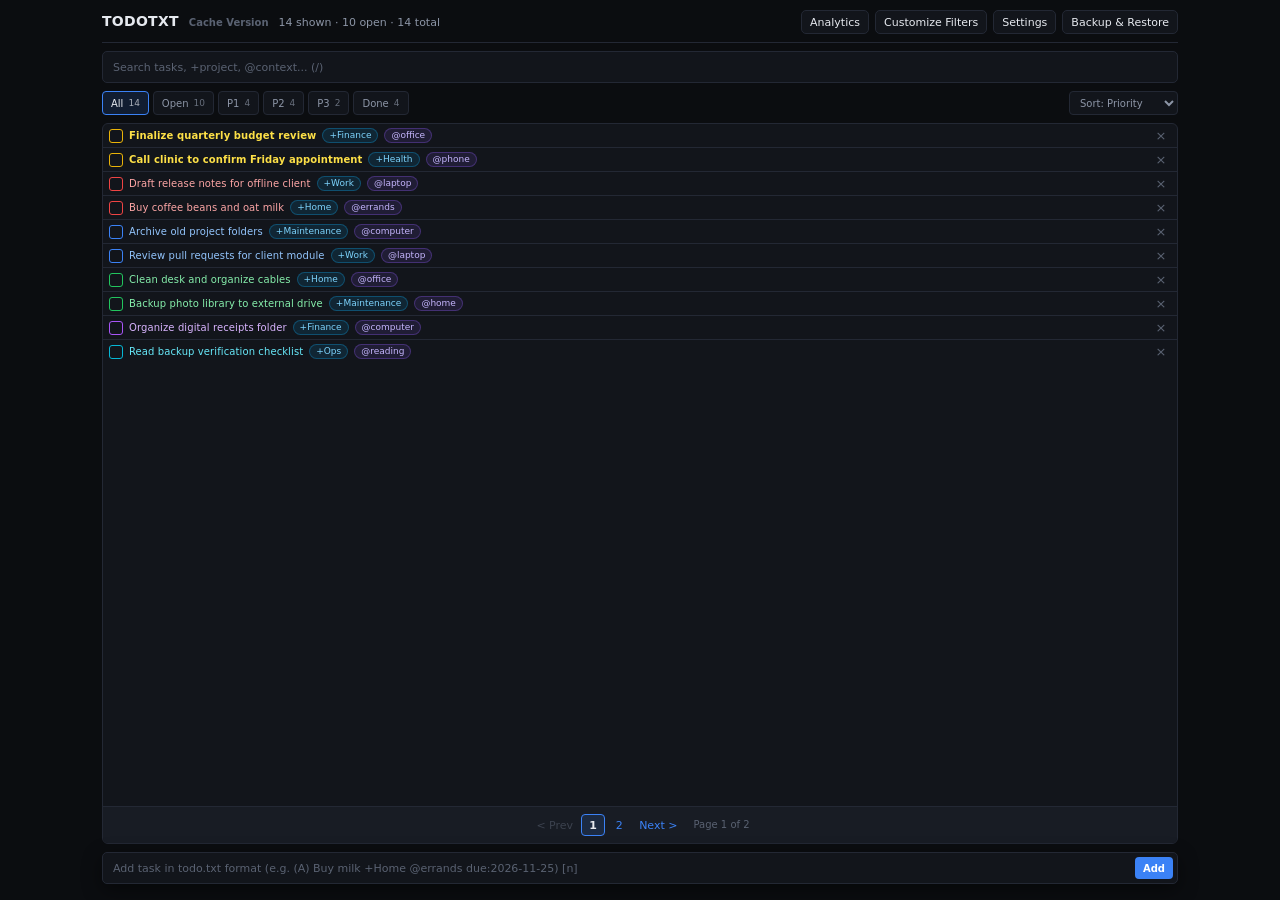
==== commit 2c29641f: "feat: distinguish cache and local file versions Add "Cache Version" label to UI and clarify the two " ====
--- a/public/TODOTXT.html
+++ b/public/TODOTXT.html
@@ -3,7 +3,7 @@
 <head>
   <meta charset="UTF-8" />
   <meta name="viewport" content="width=device-width, initial-scale=1.0, maximum-scale=5.0" />
-  <title>TODOTXT — Compact Offline Task Manager</title>
+  <title>TODOTXT (Cache Version) — Compact Offline Task Manager</title>
   <style>
     :root {
       --bg-canvas: #0b0d10;
@@ -101,6 +101,13 @@
       white-space: nowrap;
     }
 
+    .version-label {
+      font-size: 10px;
+      font-weight: 600;
+      color: var(--text-muted);
+      white-space: nowrap;
+    }
+
     .task-summary {
       font-size: 11px;
       color: var(--text-secondary);
@@ -1162,6 +1169,7 @@
     <header class="topbar">
       <div class="brand-group">
         <h1 class="brand-title">TODOTXT</h1>
+        <span class="version-label">Cache Version</span>
         <span class="task-summary" id="taskSummary">0 tasks</span>
       </div>
       <div class="topbar-actions">
